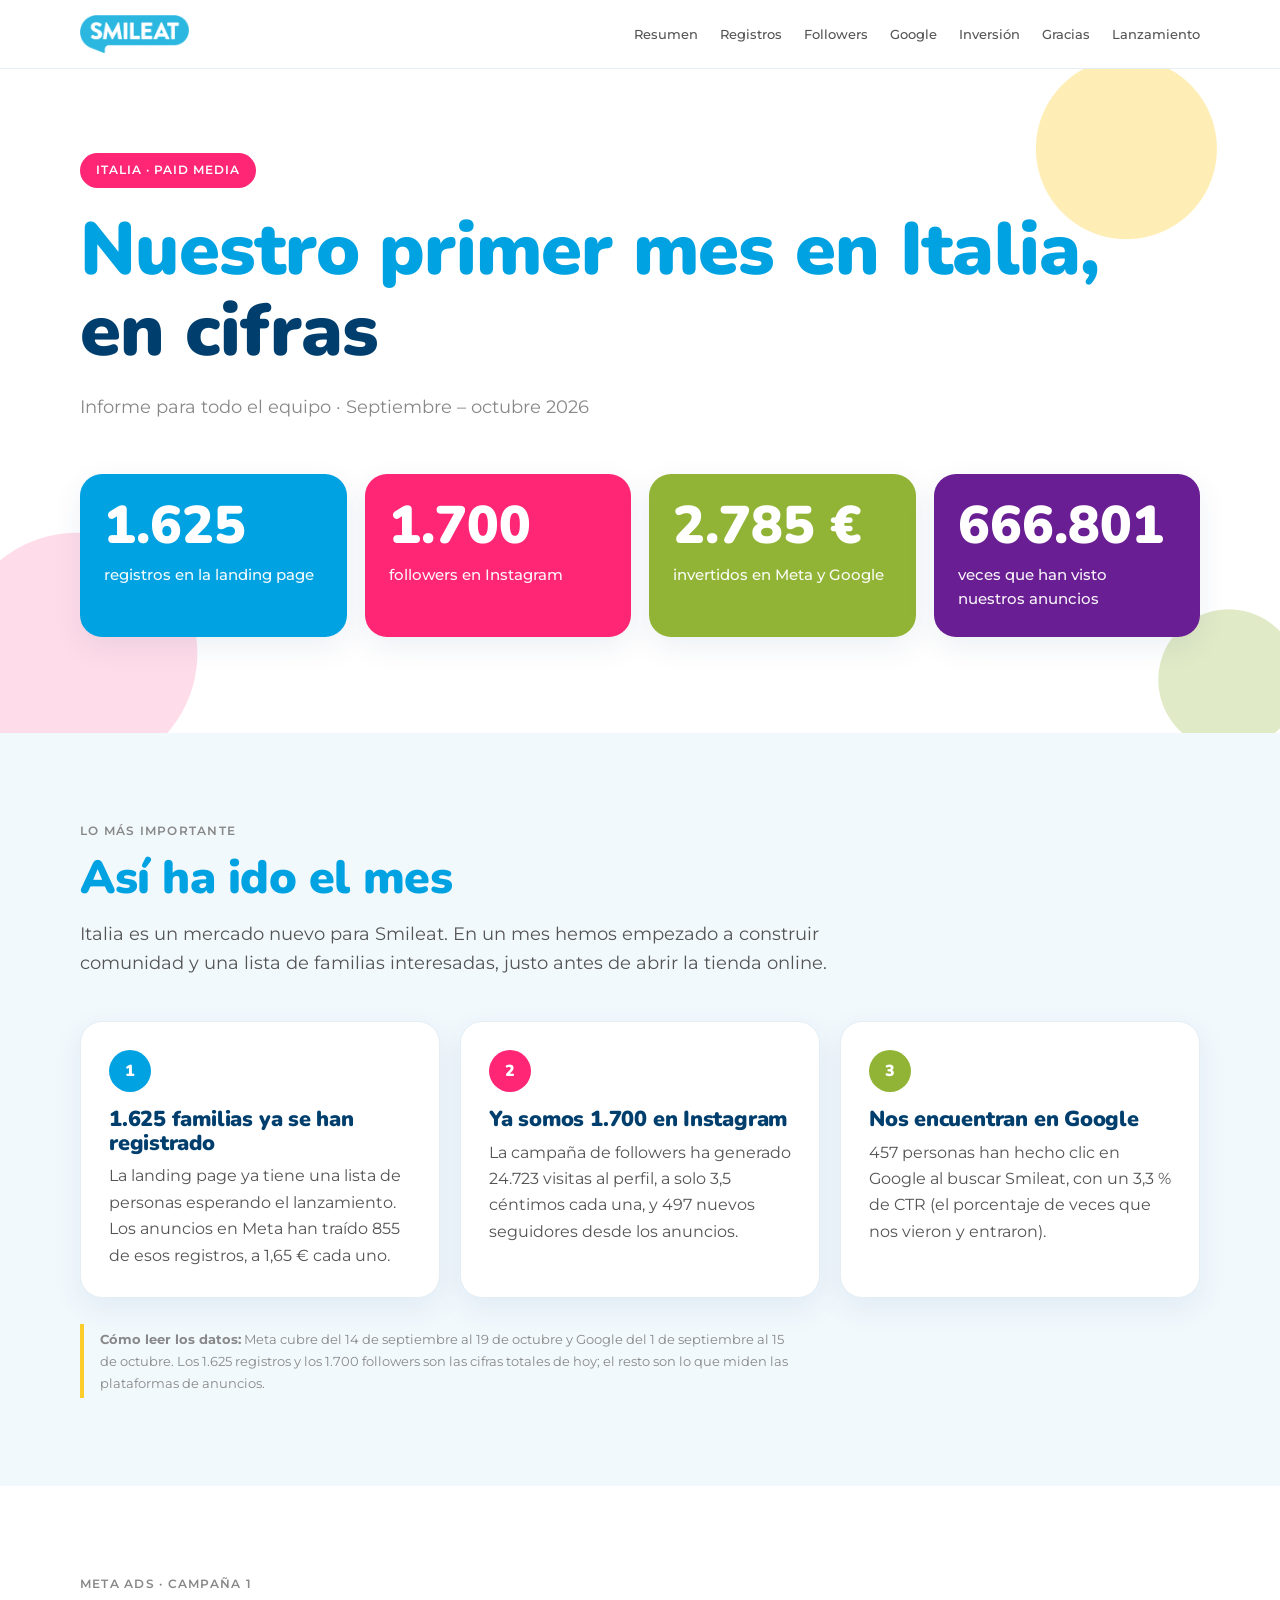
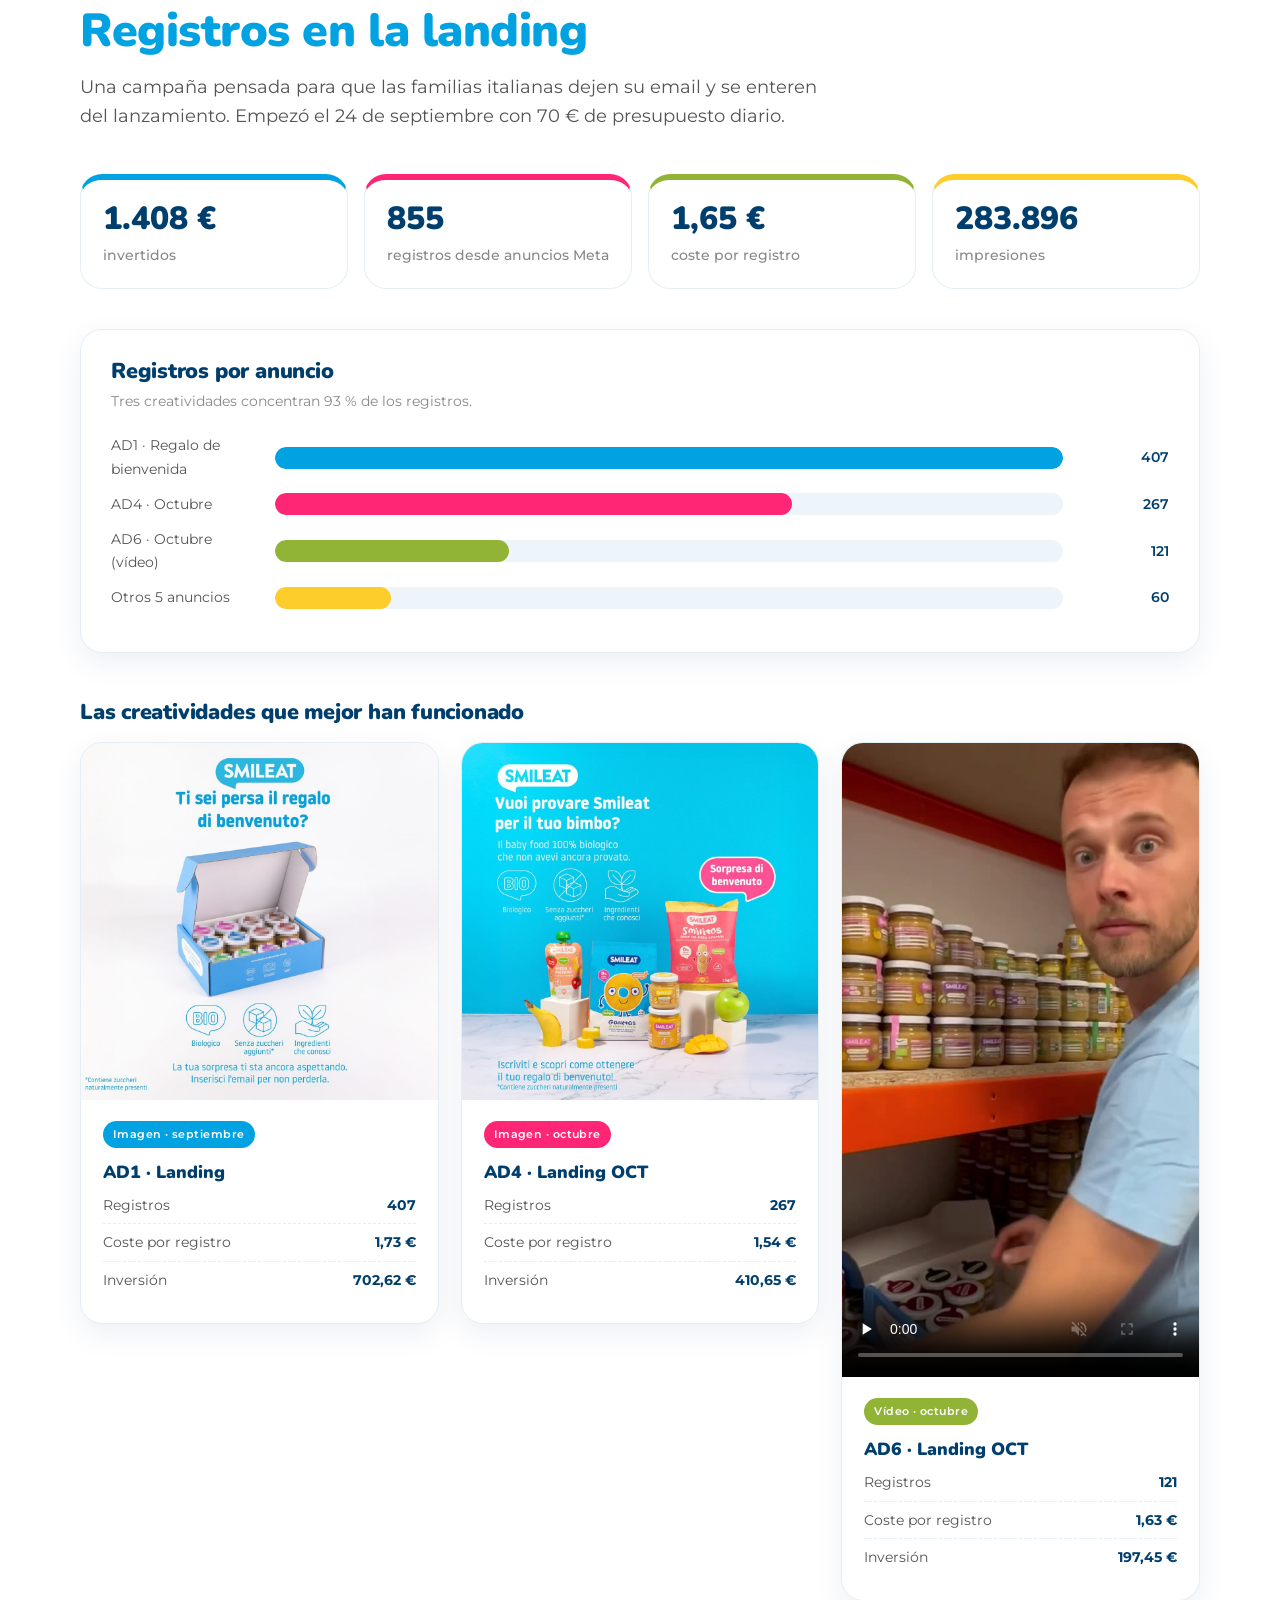
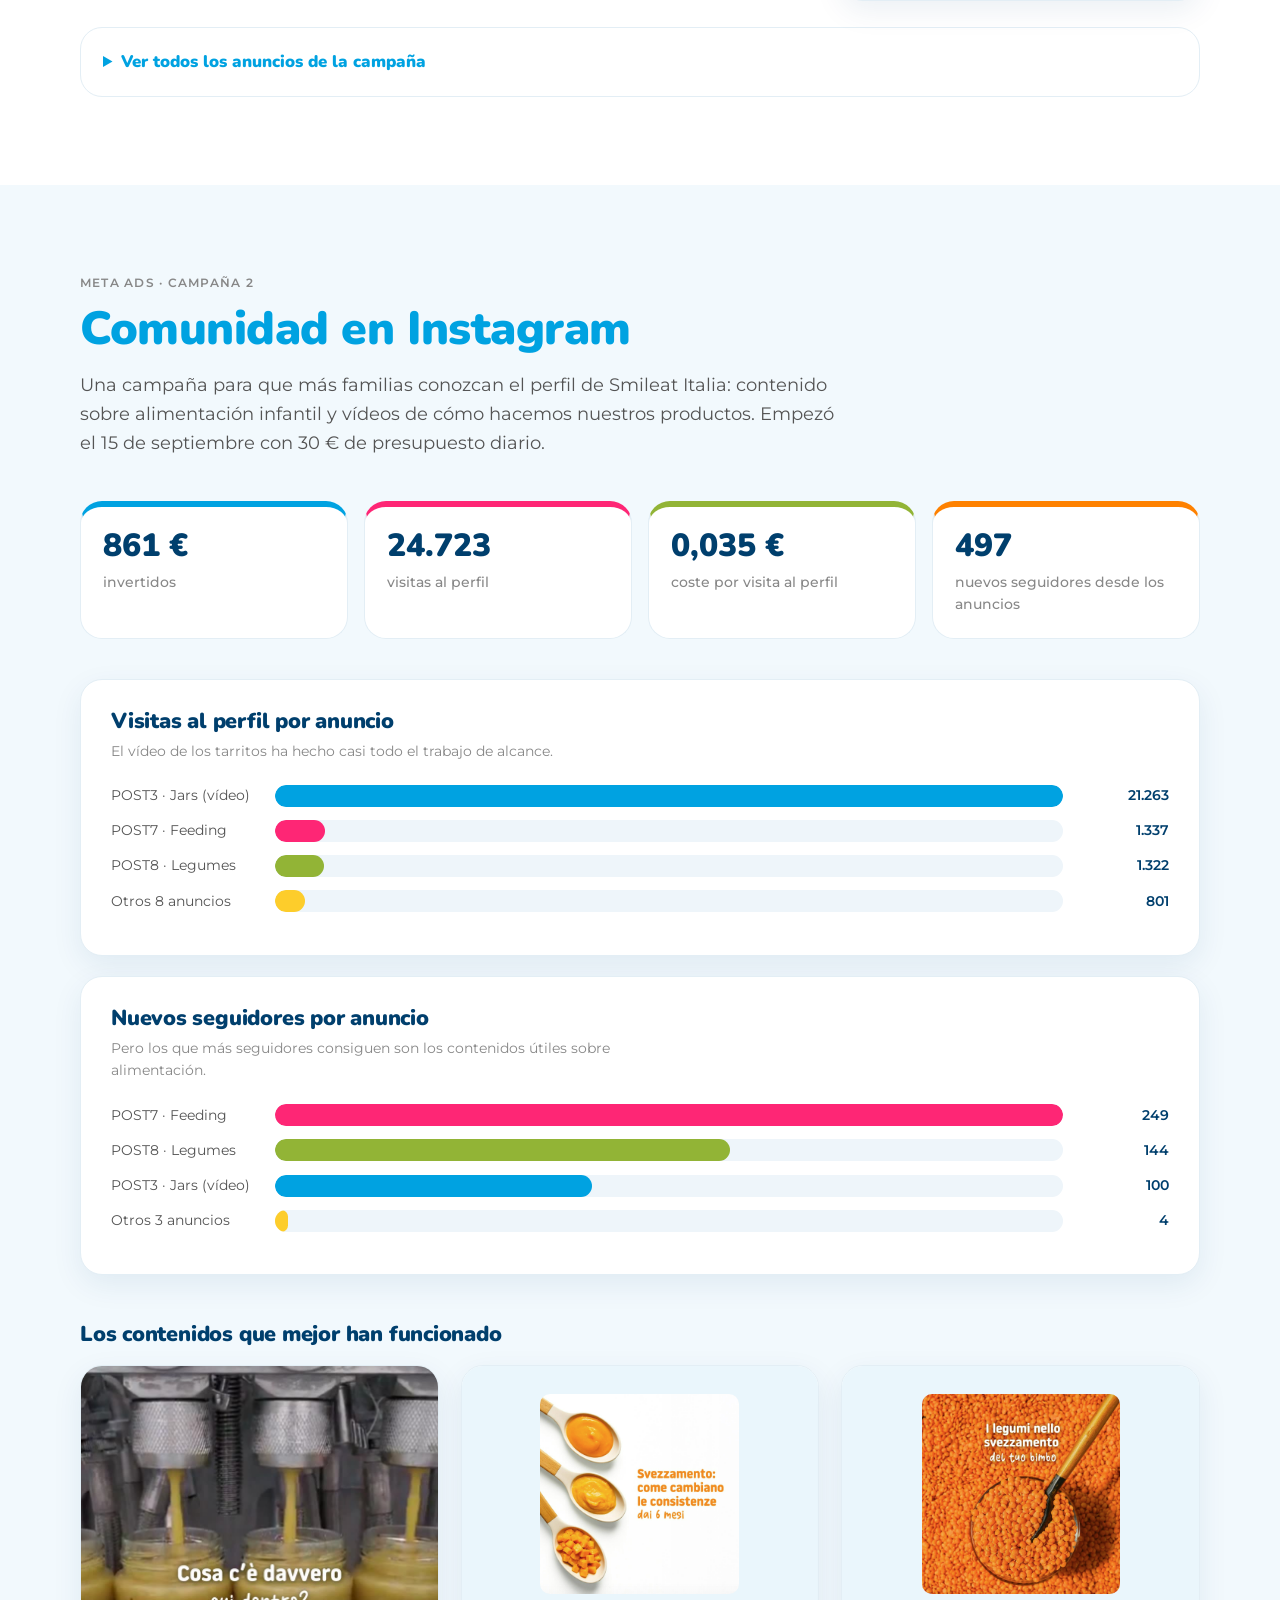
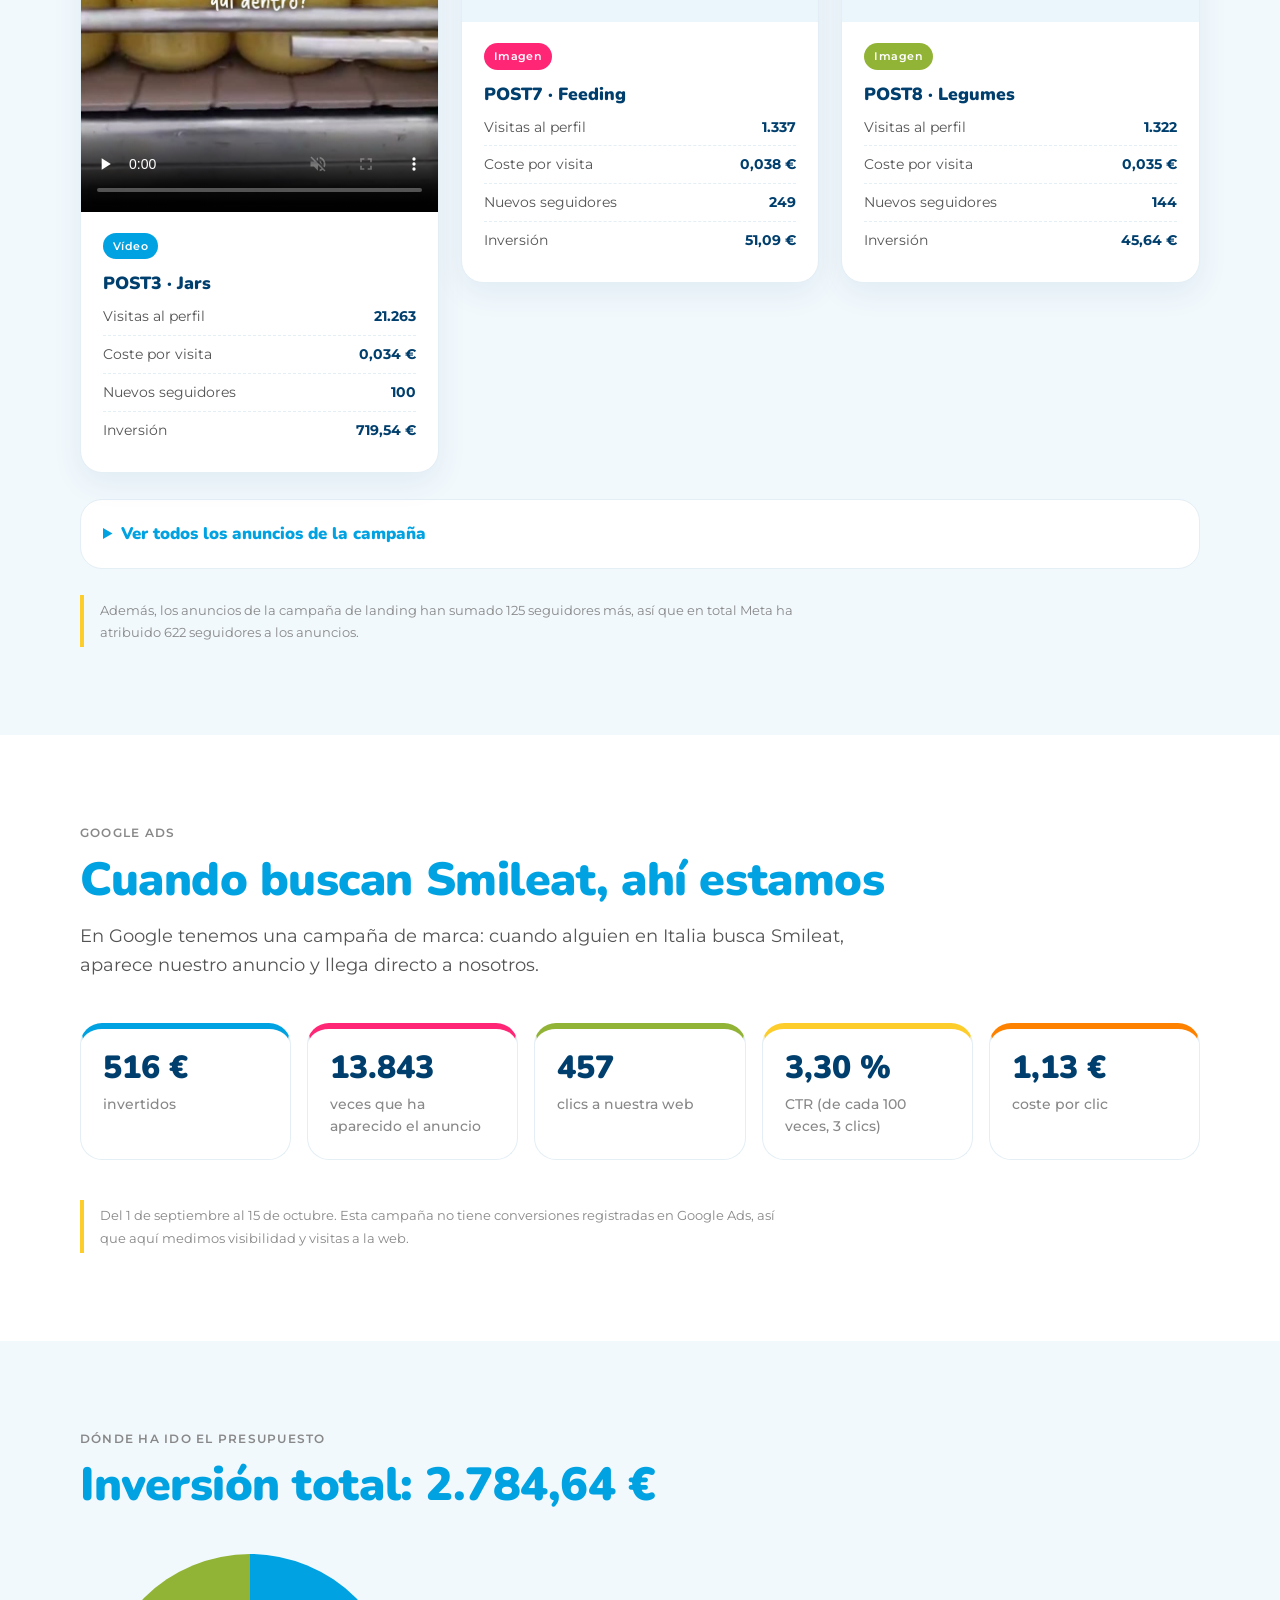
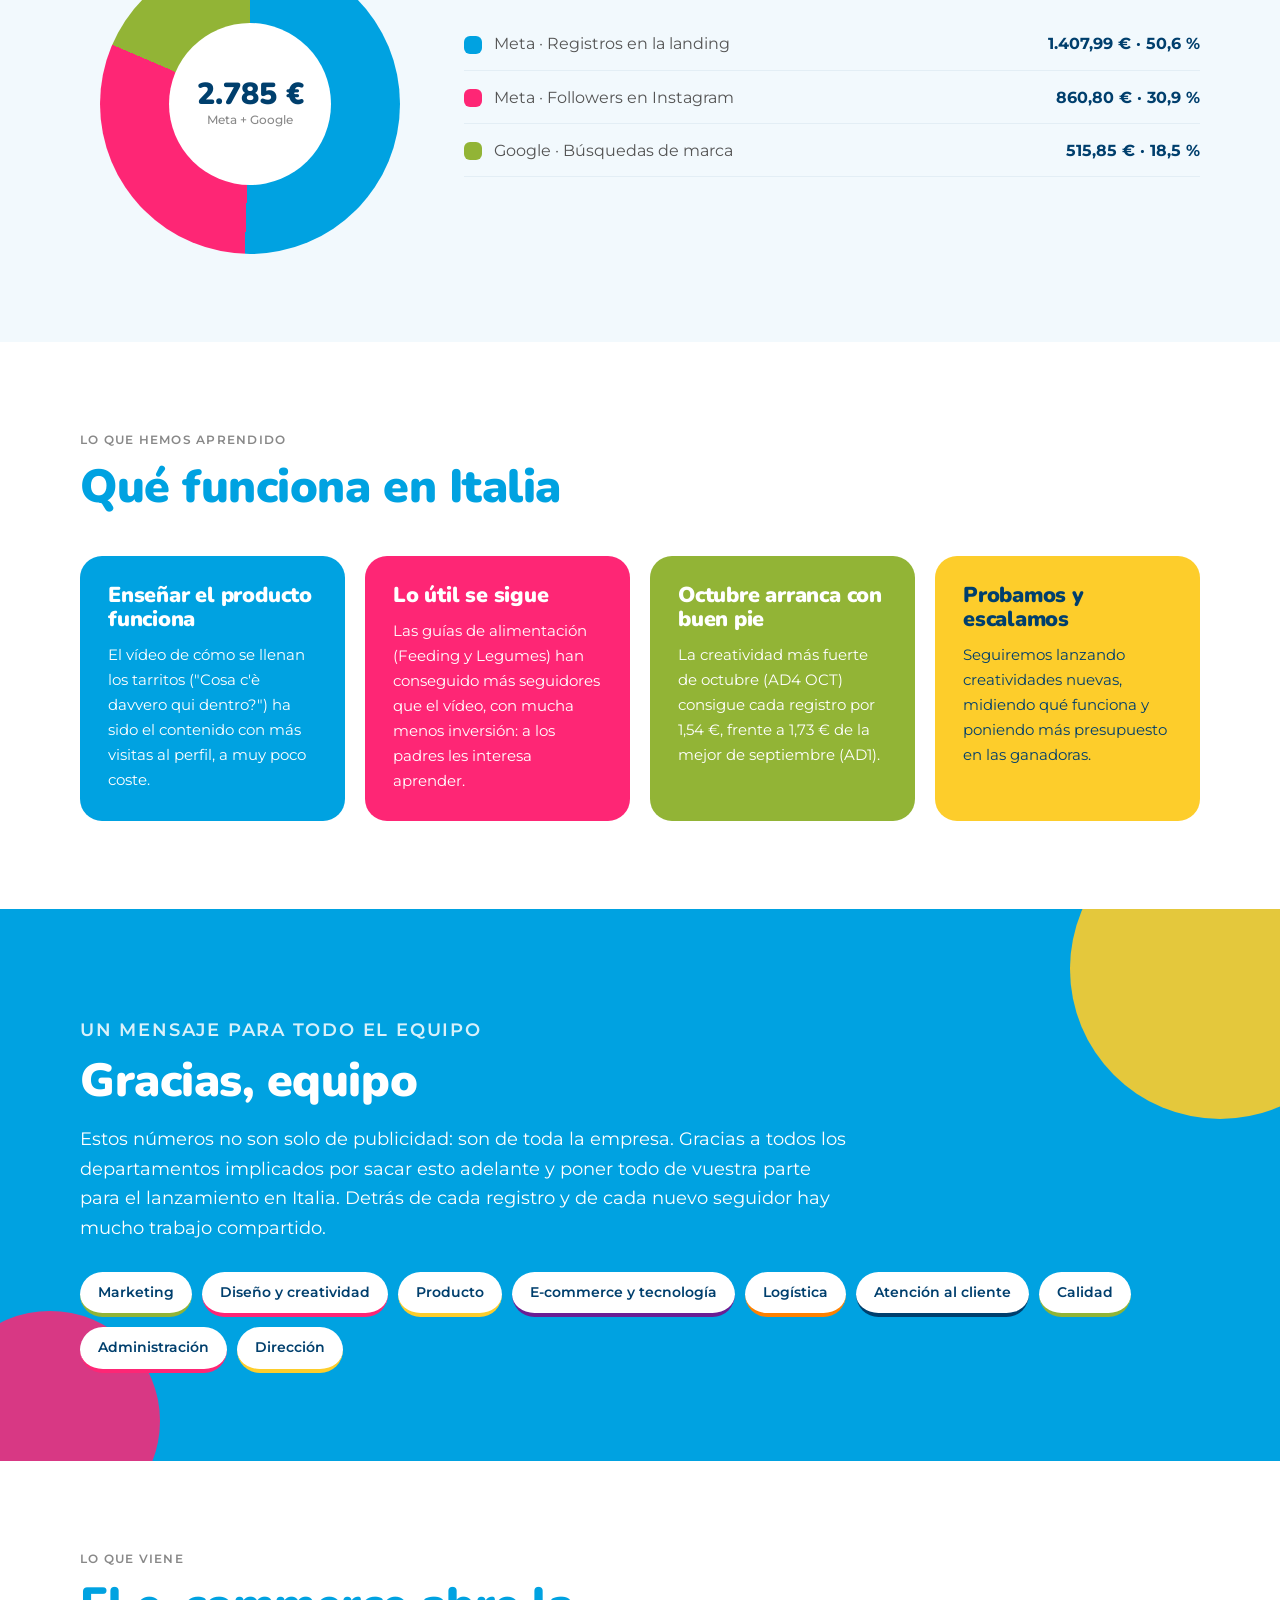
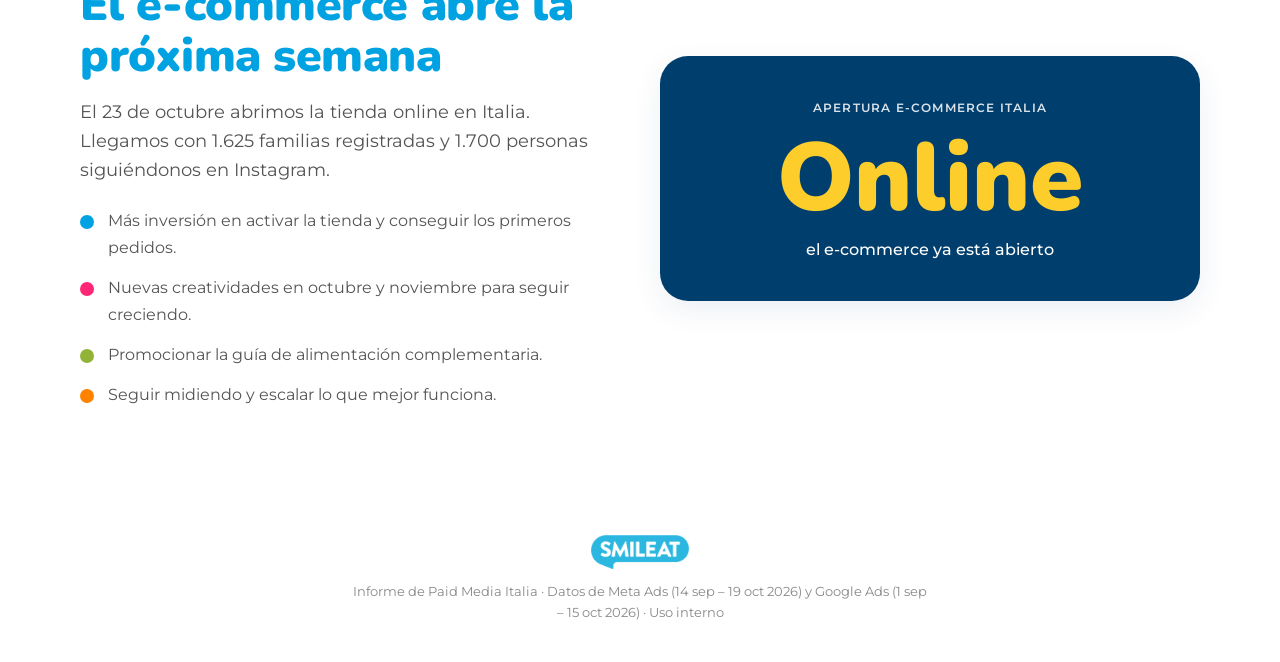
==== index-es.html @ a31a0c2b "Add files via upload" ====
<!doctype html>
<html lang="es">
<head>
<meta charset="utf-8">
<meta name="viewport" content="width=device-width, initial-scale=1">
<title>Smileat Italia · Informe Paid Media</title>
<meta name="description" content="Resultados del primer mes de Paid Media de Smileat en Italia: registros en la landing, comunidad en Instagram y búsquedas en Google.">
<meta name="robots" content="noindex, nofollow">
<link rel="icon" type="image/png" href="assets/img/logo-smileat.png">
<link rel="preconnect" href="https://fonts.googleapis.com">
<link rel="preconnect" href="https://fonts.gstatic.com" crossorigin>
<link href="https://fonts.googleapis.com/css2?family=Montserrat:wght@400;500;600&family=Nunito:wght@900&display=swap" rel="stylesheet">
<link rel="stylesheet" href="css/styles.css">
</head>
<body>

<header class="nav">
  <div class="wrap">
    <a href="#inicio"><img src="assets/img/logo-smileat.png" alt="Smileat"></a>
    <ul>
      <li><a href="#resumen">Resumen</a></li>
      <li><a href="#landing">Registros</a></li>
      <li><a href="#followers">Followers</a></li>
      <li><a href="#google">Google</a></li>
      <li><a href="#inversion">Inversión</a></li>
      <li><a href="#gracias">Gracias</a></li>
      <li><a href="#lanzamiento">Lanzamiento</a></li>
    </ul>
  </div>
</header>

<!-- ===== HERO ===== -->
<section class="hero" id="inicio">
  <div class="wrap">
    <span class="etiqueta">Italia · Paid Media</span>
    <h1>Nuestro primer mes en Italia, <span>en cifras</span></h1>
    <p class="sub">Informe para todo el equipo · Septiembre – octubre 2026</p>
    <div class="hero-kpis">
      <div class="kpi c-azul"><b>1.625</b><span>registros en la landing page</span></div>
      <div class="kpi c-rosa"><b>1.700</b><span>followers en Instagram</span></div>
      <div class="kpi c-verde"><b>2.785 €</b><span>invertidos en Meta y Google</span></div>
      <div class="kpi c-morado"><b>666.801</b><span>veces que han visto nuestros anuncios</span></div>
    </div>
  </div>
</section>

<!-- ===== RESUMEN ===== -->
<section id="resumen" class="alt">
  <div class="wrap">
    <div class="cabecera">
      <p class="kicker">Lo más importante</p>
      <h2>Así ha ido el mes</h2>
      <p class="lead">Italia es un mercado nuevo para Smileat. En un mes hemos empezado a construir comunidad y una lista de familias interesadas, justo antes de abrir la tienda online.</p>
    </div>
    <div class="resumen">
      <article class="punto">
        <div class="num c-azul">1</div>
        <h3>1.625 familias ya se han registrado</h3>
        <p>La landing page ya tiene una lista de personas esperando el lanzamiento. Los anuncios en Meta han traído 855 de esos registros, a 1,65 € cada uno.</p>
      </article>
      <article class="punto">
        <div class="num c-rosa">2</div>
        <h3>Ya somos 1.700 en Instagram</h3>
        <p>La campaña de followers ha generado 24.723 visitas al perfil, a solo 3,5 céntimos cada una, y 497 nuevos seguidores desde los anuncios.</p>
      </article>
      <article class="punto">
        <div class="num c-verde">3</div>
        <h3>Nos encuentran en Google</h3>
        <p>457 personas han hecho clic en Google al buscar Smileat, con un 3,3 % de CTR (el porcentaje de veces que nos vieron y entraron).</p>
      </article>
    </div>
    <p class="leer"><b>Cómo leer los datos:</b> Meta cubre del 14 de septiembre al 19 de octubre y Google del 1 de septiembre al 15 de octubre. Los 1.625 registros y los 1.700 followers son las cifras totales de hoy; el resto son lo que miden las plataformas de anuncios.</p>
  </div>
</section>

<!-- ===== LANDING ===== -->
<section id="landing">
  <div class="wrap">
    <div class="cabecera">
      <p class="kicker">Meta Ads · Campaña 1</p>
      <h2>Registros en la landing</h2>
      <p class="lead">Una campaña pensada para que las familias italianas dejen su email y se enteren del lanzamiento. Empezó el 24 de septiembre con 70 € de presupuesto diario.</p>
    </div>

    <div class="metricas">
      <div class="metrica"><b>1.408 €</b><span>invertidos</span></div>
      <div class="metrica m-rosa"><b>855</b><span>registros desde anuncios Meta</span></div>
      <div class="metrica m-verde"><b>1,65 €</b><span>coste por registro</span></div>
      <div class="metrica m-amarillo"><b>283.896</b><span>impresiones</span></div>
    </div>

    <div class="panel reveal">
      <h3>Registros por anuncio</h3>
      <p class="nota">Tres creatividades concentran 93 % de los registros.</p>
      <div class="barra"><span>AD1 · Regalo de bienvenida</span><div class="pista"><div class="relleno c-azul" style="--w:100%"></div></div><span class="valor">407</span></div>
      <div class="barra"><span>AD4 · Octubre</span><div class="pista"><div class="relleno c-rosa" style="--w:65.6%"></div></div><span class="valor">267</span></div>
      <div class="barra"><span>AD6 · Octubre (vídeo)</span><div class="pista"><div class="relleno c-verde" style="--w:29.7%"></div></div><span class="valor">121</span></div>
      <div class="barra"><span>Otros 5 anuncios</span><div class="pista"><div class="relleno c-amarillo" style="--w:14.7%"></div></div><span class="valor">60</span></div>
    </div>

    <h3 style="margin:48px 0 18px;color:var(--azul-oscuro)">Las creatividades que mejor han funcionado</h3>
    <div class="creas">
      <article class="crea">
        <div class="media"><img src="assets/creatividades/ad1-landing.jpg" alt="Anuncio AD1 Landing"></div>
        <div class="info">
          <span class="pastilla c-azul">Imagen · septiembre</span>
          <p class="nombre">AD1 · Landing</p>
          <div class="dato"><span>Registros</span><b>407</b></div>
          <div class="dato"><span>Coste por registro</span><b>1,73 €</b></div>
          <div class="dato"><span>Inversión</span><b>702,62 €</b></div>
        </div>
      </article>
      <article class="crea">
        <div class="media"><img src="assets/creatividades/ad4-landing-oct.jpg" alt="Anuncio AD4 Landing octubre"></div>
        <div class="info">
          <span class="pastilla c-rosa">Imagen · octubre</span>
          <p class="nombre">AD4 · Landing OCT</p>
          <div class="dato"><span>Registros</span><b>267</b></div>
          <div class="dato"><span>Coste por registro</span><b>1,54 €</b></div>
          <div class="dato"><span>Inversión</span><b>410,65 €</b></div>
        </div>
      </article>
      <article class="crea">
        <div class="media"><video controls muted playsinline preload="none" poster="assets/creatividades/ad6-landing-oct-poster.jpg"><source src="assets/creatividades/ad6-landing-oct.mp4" type="video/mp4"></video></div>
        <div class="info">
          <span class="pastilla c-verde">Vídeo · octubre</span>
          <p class="nombre">AD6 · Landing OCT</p>
          <div class="dato"><span>Registros</span><b>121</b></div>
          <div class="dato"><span>Coste por registro</span><b>1,63 €</b></div>
          <div class="dato"><span>Inversión</span><b>197,45 €</b></div>
        </div>
      </article>
    </div>

    <details>
      <summary>Ver todos los anuncios de la campaña</summary>
      <div class="tabla-wrap">
        <table>
          <thead><tr><th>Anuncio</th><th>Inversión</th><th>Registros</th><th>Coste/registro</th></tr></thead>
          <tbody>
            <tr><td>AD1-Landing</td><td>702,62 €</td><td>407</td><td>1,73 €</td></tr>
            <tr><td>AD2-Landing</td><td>33,85 €</td><td>27</td><td>1,25 €</td></tr>
            <tr><td>AD3-Landing</td><td>42,37 €</td><td>24</td><td>1,77 €</td></tr>
            <tr><td>AD4-Landing</td><td>11,23 €</td><td>7</td><td>1,60 €</td></tr>
            <tr><td>AD4-Landing-OCT</td><td>410,65 €</td><td>267</td><td>1,54 €</td></tr>
            <tr><td>AD5-Landing-OCT</td><td>0,94 €</td><td>1</td><td>0,94 €</td></tr>
            <tr><td>AD6-Landing-OCT</td><td>197,45 €</td><td>121</td><td>1,63 €</td></tr>
            <tr><td>AD7-Landing-OCT</td><td>8,88 €</td><td>1</td><td>8,88 €</td></tr>
            <tr><td>AD8-Landing-OCT</td><td>0,00 €</td><td>–</td><td>–</td></tr>
            <tr><td><b>Total</b></td><td><b>1.407,99 €</b></td><td><b>855</b></td><td><b>1,65 €</b></td></tr>
          </tbody>
        </table>
      </div>
    </details>
  </div>
</section>

<!-- ===== FOLLOWERS ===== -->
<section id="followers" class="alt">
  <div class="wrap">
    <div class="cabecera">
      <p class="kicker">Meta Ads · Campaña 2</p>
      <h2>Comunidad en Instagram</h2>
      <p class="lead">Una campaña para que más familias conozcan el perfil de Smileat Italia: contenido sobre alimentación infantil y vídeos de cómo hacemos nuestros productos. Empezó el 15 de septiembre con 30 € de presupuesto diario.</p>
    </div>

    <div class="metricas">
      <div class="metrica"><b>861 €</b><span>invertidos</span></div>
      <div class="metrica m-rosa"><b>24.723</b><span>visitas al perfil</span></div>
      <div class="metrica m-verde"><b>0,035 €</b><span>coste por visita al perfil</span></div>
      <div class="metrica m-naranja"><b>497</b><span>nuevos seguidores desde los anuncios</span></div>
    </div>

    <div class="panel reveal">
      <h3>Visitas al perfil por anuncio</h3>
      <p class="nota">El vídeo de los tarritos ha hecho casi todo el trabajo de alcance.</p>
      <div class="barra"><span>POST3 · Jars (vídeo)</span><div class="pista"><div class="relleno c-azul" style="--w:100%"></div></div><span class="valor">21.263</span></div>
      <div class="barra"><span>POST7 · Feeding</span><div class="pista"><div class="relleno c-rosa" style="--w:6.3%"></div></div><span class="valor">1.337</span></div>
      <div class="barra"><span>POST8 · Legumes</span><div class="pista"><div class="relleno c-verde" style="--w:6.2%"></div></div><span class="valor">1.322</span></div>
      <div class="barra"><span>Otros 8 anuncios</span><div class="pista"><div class="relleno c-amarillo" style="--w:3.8%"></div></div><span class="valor">801</span></div>
    </div>

    <div class="panel reveal" style="margin-top:20px">
      <h3>Nuevos seguidores por anuncio</h3>
      <p class="nota">Pero los que más seguidores consiguen son los contenidos útiles sobre alimentación.</p>
      <div class="barra"><span>POST7 · Feeding</span><div class="pista"><div class="relleno c-rosa" style="--w:100%"></div></div><span class="valor">249</span></div>
      <div class="barra"><span>POST8 · Legumes</span><div class="pista"><div class="relleno c-verde" style="--w:57.8%"></div></div><span class="valor">144</span></div>
      <div class="barra"><span>POST3 · Jars (vídeo)</span><div class="pista"><div class="relleno c-azul" style="--w:40.2%"></div></div><span class="valor">100</span></div>
      <div class="barra"><span>Otros 3 anuncios</span><div class="pista"><div class="relleno c-amarillo" style="--w:1.6%"></div></div><span class="valor">4</span></div>
    </div>

    <h3 style="margin:48px 0 18px;color:var(--azul-oscuro)">Los contenidos que mejor han funcionado</h3>
    <div class="creas">
      <article class="crea">
        <div class="media"><video controls muted playsinline preload="none" poster="assets/creatividades/post3-jars-poster.jpg"><source src="assets/creatividades/post3-jars.mp4" type="video/mp4"></video></div>
        <div class="info">
          <span class="pastilla c-azul">Vídeo</span>
          <p class="nombre">POST3 · Jars</p>
          <div class="dato"><span>Visitas al perfil</span><b>21.263</b></div>
          <div class="dato"><span>Coste por visita</span><b>0,034 €</b></div>
          <div class="dato"><span>Nuevos seguidores</span><b>100</b></div>
          <div class="dato"><span>Inversión</span><b>719,54 €</b></div>
        </div>
      </article>
      <article class="crea">
        <div class="media chico"><img src="assets/creatividades/post7-feeding.png" alt="Post 7 Feeding: Svezzamento, come cambiano le consistenze" width="199" height="200"></div>
        <div class="info">
          <span class="pastilla c-rosa">Imagen</span>
          <p class="nombre">POST7 · Feeding</p>
          <div class="dato"><span>Visitas al perfil</span><b>1.337</b></div>
          <div class="dato"><span>Coste por visita</span><b>0,038 €</b></div>
          <div class="dato"><span>Nuevos seguidores</span><b>249</b></div>
          <div class="dato"><span>Inversión</span><b>51,09 €</b></div>
        </div>
      </article>
      <article class="crea">
        <div class="media chico"><img src="assets/creatividades/post8-legumes.png" alt="Post 8 Legumes: I legumi nello svezzamento del tuo bimbo" width="198" height="200"></div>
        <div class="info">
          <span class="pastilla c-verde">Imagen</span>
          <p class="nombre">POST8 · Legumes</p>
          <div class="dato"><span>Visitas al perfil</span><b>1.322</b></div>
          <div class="dato"><span>Coste por visita</span><b>0,035 €</b></div>
          <div class="dato"><span>Nuevos seguidores</span><b>144</b></div>
          <div class="dato"><span>Inversión</span><b>45,64 €</b></div>
        </div>
      </article>
    </div>

    <details>
      <summary>Ver todos los anuncios de la campaña</summary>
      <div class="tabla-wrap">
        <table>
          <thead><tr><th>Anuncio</th><th>Inversión</th><th>Visitas al perfil</th><th>Coste/visita</th><th>Seguidores</th></tr></thead>
          <tbody>
            <tr><td>POST1-Parenthood</td><td>0,46 €</td><td>1</td><td>0,460 €</td><td>0</td></tr>
            <tr><td>POST1-Parenthood (duplicado)</td><td>4,50 €</td><td>15</td><td>0,300 €</td><td>1</td></tr>
            <tr><td>POST2-Back_to_school</td><td>37,56 €</td><td>747</td><td>0,050 €</td><td>0</td></tr>
            <tr><td>POST3-Jars</td><td>719,54 €</td><td>21.263</td><td>0,034 €</td><td>100</td></tr>
            <tr><td>POST4-Rice-with-chicken</td><td>1,47 €</td><td>17</td><td>0,086 €</td><td>0</td></tr>
            <tr><td>POST5-Fruit-and-vegetables</td><td>0,32 €</td><td>13</td><td>0,025 €</td><td>1</td></tr>
            <tr><td>POST6-Raising-a-child</td><td>0,00 €</td><td>1</td><td>0,000 €</td><td>0</td></tr>
            <tr><td>POST7-Feeding</td><td>51,09 €</td><td>1.337</td><td>0,038 €</td><td>249</td></tr>
            <tr><td>POST8-Legumes</td><td>45,64 €</td><td>1.322</td><td>0,035 €</td><td>144</td></tr>
            <tr><td>POST9-Sugar</td><td>0,22 €</td><td>6</td><td>0,037 €</td><td>2</td></tr>
            <tr><td>POST10-Reminders</td><td>0,00 €</td><td>1</td><td>0,000 €</td><td>0</td></tr>
            <tr><td><b>Total</b></td><td><b>860,80 €</b></td><td><b>24.723</b></td><td><b>0,035 €</b></td><td><b>497</b></td></tr>
          </tbody>
        </table>
      </div>
    </details>
    <p class="leer">Además, los anuncios de la campaña de landing han sumado 125 seguidores más, así que en total Meta ha atribuido 622 seguidores a los anuncios.</p>
  </div>
</section>

<!-- ===== GOOGLE ===== -->
<section id="google">
  <div class="wrap">
    <div class="cabecera">
      <p class="kicker">Google Ads</p>
      <h2>Cuando buscan Smileat, ahí estamos</h2>
      <p class="lead">En Google tenemos una campaña de marca: cuando alguien en Italia busca Smileat, aparece nuestro anuncio y llega directo a nosotros.</p>
    </div>
    <div class="metricas">
      <div class="metrica"><b>516 €</b><span>invertidos</span></div>
      <div class="metrica m-rosa"><b>13.843</b><span>veces que ha aparecido el anuncio</span></div>
      <div class="metrica m-verde"><b>457</b><span>clics a nuestra web</span></div>
      <div class="metrica m-amarillo"><b>3,30 %</b><span>CTR (de cada 100 veces, 3 clics)</span></div>
      <div class="metrica m-naranja"><b>1,13 €</b><span>coste por clic</span></div>
    </div>
    <p class="leer">Del 1 de septiembre al 15 de octubre. Esta campaña no tiene conversiones registradas en Google Ads, así que aquí medimos visibilidad y visitas a la web.</p>
  </div>
</section>

<!-- ===== INVERSIÓN ===== -->
<section id="inversion" class="alt">
  <div class="wrap">
    <div class="cabecera">
      <p class="kicker">Dónde ha ido el presupuesto</p>
      <h2>Inversión total: 2.784,64 €</h2>
    </div>
    <div class="inversion">
      <div class="donut" role="img" aria-label="Reparto de inversión: Meta registros 50,6 %, Meta followers 30,9 %, Google 18,5 %">
        <div><b>2.785 €</b><small>Meta + Google</small></div>
      </div>
      <ul class="leyenda">
        <li><i class="c-azul"></i><span>Meta · Registros en la landing</span><b>1.407,99 € · 50,6 %</b></li>
        <li><i class="c-rosa"></i><span>Meta · Followers en Instagram</span><b>860,80 € · 30,9 %</b></li>
        <li><i class="c-verde"></i><span>Google · Búsquedas de marca</span><b>515,85 € · 18,5 %</b></li>
      </ul>
    </div>
  </div>
</section>

<!-- ===== APRENDIZAJES ===== -->
<section id="aprendizajes">
  <div class="wrap">
    <div class="cabecera">
      <p class="kicker">Lo que hemos aprendido</p>
      <h2>Qué funciona en Italia</h2>
    </div>
    <div class="aprendizajes">
      <article class="apr c-azul"><h3>Enseñar el producto funciona</h3><p>El vídeo de cómo se llenan los tarritos ("Cosa c'è davvero qui dentro?") ha sido el contenido con más visitas al perfil, a muy poco coste.</p></article>
      <article class="apr c-rosa"><h3>Lo útil se sigue</h3><p>Las guías de alimentación (Feeding y Legumes) han conseguido más seguidores que el vídeo, con mucha menos inversión: a los padres les interesa aprender.</p></article>
      <article class="apr c-verde"><h3>Octubre arranca con buen pie</h3><p>La creatividad más fuerte de octubre (AD4 OCT) consigue cada registro por 1,54 €, frente a 1,73 € de la mejor de septiembre (AD1).</p></article>
      <article class="apr c-amarillo"><h3>Probamos y escalamos</h3><p>Seguiremos lanzando creatividades nuevas, midiendo qué funciona y poniendo más presupuesto en las ganadoras.</p></article>
    </div>
  </div>
</section>

<!-- ===== GRACIAS ===== -->
<section class="gracias" id="gracias">
  <div class="wrap">
    <p class="kicker" style="color:#fff;opacity:.85">Un mensaje para todo el equipo</p>
    <h2>Gracias, equipo</h2>
    <p>Estos números no son solo de publicidad: son de toda la empresa. Gracias a todos los departamentos implicados por sacar esto adelante y poner todo de vuestra parte para el lanzamiento en Italia. Detrás de cada registro y de cada nuevo seguidor hay mucho trabajo compartido.</p>
    <!-- Editar: lista de departamentos que han participado -->
    <div class="chips">
      <span class="chip">Marketing</span>
      <span class="chip">Diseño y creatividad</span>
      <span class="chip">Producto</span>
      <span class="chip">E-commerce y tecnología</span>
      <span class="chip">Logística</span>
      <span class="chip">Atención al cliente</span>
      <span class="chip">Calidad</span>
      <span class="chip">Administración</span>
      <span class="chip">Dirección</span>
    </div>
  </div>
</section>

<!-- ===== LANZAMIENTO ===== -->
<section id="lanzamiento">
  <div class="wrap lanzamiento">
    <div>
      <p class="kicker">Lo que viene</p>
      <h2>El e-commerce abre la próxima semana</h2>
      <p class="lead">El 23 de octubre abrimos la tienda online en Italia. Llegamos con 1.625 familias registradas y 1.700 personas siguiéndonos en Instagram.</p>
      <ul class="pasos">
        <li><i class="c-azul"></i><span>Más inversión en activar la tienda y conseguir los primeros pedidos.</span></li>
        <li><i class="c-rosa"></i><span>Nuevas creatividades en octubre y noviembre para seguir creciendo.</span></li>
        <li><i class="c-verde"></i><span>Promocionar la guía de alimentación complementaria.</span></li>
        <li><i class="c-naranja"></i><span>Seguir midiendo y escalar lo que mejor funciona.</span></li>
      </ul>
    </div>
    <div class="cuenta" id="cuenta">
      <small>Apertura e-commerce Italia</small>
      <b id="dias">–</b>
      <span id="texto-dias">23 de octubre de 2026</span>
    </div>
  </div>
</section>

<footer>
  <img src="assets/img/logo-smileat.png" alt="Smileat">
  <p style="margin:0 auto">Informe de Paid Media Italia · Datos de Meta Ads (14 sep – 19 oct 2026) y Google Ads (1 sep – 15 oct 2026) · Uso interno</p>
</footer>

<script>
// Barras animadas al entrar en pantalla
(function(){
  var els=document.querySelectorAll('.reveal');
  if(!('IntersectionObserver' in window)){els.forEach(function(e){e.classList.add('visible')});return;}
  var io=new IntersectionObserver(function(es){es.forEach(function(e){if(e.isIntersecting){e.target.classList.add('visible');io.unobserve(e.target)}})},{threshold:.25});
  els.forEach(function(e){io.observe(e)});
})();
// Cuenta atrás al lanzamiento
(function(){
  var d=document.getElementById('dias'),t=document.getElementById('texto-dias');
  var hoy=new Date();hoy.setHours(0,0,0,0);
  var dia=new Date(2026,9,23);
  var n=Math.round((dia-hoy)/86400000);
  if(n>1){d.textContent=n;t.textContent='días para el 23 de octubre'}
  else if(n===1){d.textContent='1';t.textContent='día para el 23 de octubre'}
  else if(n===0){d.textContent='Hoy';t.textContent='abrimos el e-commerce'}
  else{d.textContent='Online';t.textContent='el e-commerce ya está abierto'}
})();
</script>
</body>
</html>
---- css/styles.css ----
/* ===== Smileat · Informe Italia Paid Media ===== */
:root{
  --gris-medio:#888888;
  --gris-oscuro:#545454;
  --azul:#00a2e1;
  --verde:#92b436;
  --rosa:#fe2675;
  --amarillo:#fdcd2b;
  --morado:#6a1e93;
  --naranja:#fe8100;
  --azul-oscuro:#003f6d;
  --blanco:#ffffff;
  --fondo:#ffffff;
  --fondo-suave:#f2f9fd;
  --tarjeta:#ffffff;
  --linea:#e3eef5;
  --radio:22px;
  --sombra:0 10px 30px rgba(0,63,109,.08);
  --f-titulo:'Nunito',system-ui,sans-serif;
  --f-texto:'Montserrat',system-ui,sans-serif;
}
*{box-sizing:border-box;margin:0;padding:0}
html{scroll-behavior:smooth;scroll-padding-top:84px}
body{
  font-family:var(--f-texto);font-weight:400;color:var(--gris-oscuro);
  background:var(--fondo);line-height:1.65;font-size:16px;-webkit-font-smoothing:antialiased;
}
img,video{max-width:100%;display:block}
h1,h2,h3,h4{font-family:var(--f-titulo);font-weight:900;color:var(--azul);line-height:1.1;letter-spacing:-.01em}
h1{font-size:clamp(2.4rem,6.5vw,4.6rem)}
h2{font-size:clamp(1.9rem,4.2vw,2.9rem)}
h3{font-size:1.35rem}
p{max-width:64ch}
a{color:var(--azul)}
.wrap{width:min(1120px,100% - 40px);margin-inline:auto}
section{padding:88px 0}
.alt{background:var(--fondo-suave)}

/* ---- Navegación ---- */
.nav{position:sticky;top:0;z-index:50;background:rgba(255,255,255,.92);backdrop-filter:blur(10px);border-bottom:1px solid var(--linea)}
.nav .wrap{display:flex;align-items:center;justify-content:space-between;height:68px;gap:16px}
.nav img{height:38px;width:auto}
.nav ul{display:flex;gap:22px;list-style:none;overflow-x:auto;scrollbar-width:none}
.nav ul::-webkit-scrollbar{display:none}
.nav a{font-size:.8rem;font-weight:500;color:var(--gris-oscuro);text-decoration:none;white-space:nowrap}
.nav a:hover{color:var(--azul)}
@media(max-width:760px){.nav ul{display:none}}

/* ---- Hero ---- */
.hero{position:relative;overflow:hidden;padding:84px 0 96px;background:
  radial-gradient(circle at 88% 12%,rgba(253,205,43,.35) 0 90px,transparent 91px),
  radial-gradient(circle at 6% 88%,rgba(254,38,117,.16) 0 120px,transparent 121px),
  radial-gradient(circle at 96% 92%,rgba(146,180,54,.28) 0 70px,transparent 71px),
  #fff}
.etiqueta{display:inline-block;font-weight:600;font-size:.78rem;letter-spacing:.08em;text-transform:uppercase;color:var(--blanco);background:var(--rosa);padding:7px 16px;border-radius:999px;margin-bottom:22px}
.hero h1 span{color:var(--azul-oscuro)}
.hero .sub{font-size:1.15rem;color:var(--gris-medio);margin-top:20px}
.hero-kpis{display:grid;grid-template-columns:repeat(auto-fit,minmax(220px,1fr));gap:18px;margin-top:52px}
.kpi{border-radius:var(--radio);padding:26px 24px;color:var(--blanco);box-shadow:var(--sombra)}
.kpi b{display:block;font-family:var(--f-titulo);font-weight:900;font-size:clamp(2.3rem,5vw,3.3rem);line-height:1}
.kpi span{display:block;margin-top:10px;font-weight:500;font-size:.92rem;opacity:.95}
.c-azul{background:var(--azul)}.c-rosa{background:var(--rosa)}.c-verde{background:var(--verde)}
.c-morado{background:var(--morado)}.c-naranja{background:var(--naranja)}.c-oscuro{background:var(--azul-oscuro)}
.c-amarillo{background:var(--amarillo);color:var(--azul-oscuro)}

/* ---- Cabeceras de sección ---- */
.kicker{font-weight:600;font-size:.78rem;letter-spacing:.1em;text-transform:uppercase;color:var(--gris-medio);margin-bottom:10px}
.lead{font-size:1.1rem;margin-top:16px;color:var(--gris-oscuro)}
.cabecera{margin-bottom:44px}

/* ---- Resumen ---- */
.resumen{display:grid;grid-template-columns:repeat(auto-fit,minmax(260px,1fr));gap:20px}
.punto{background:var(--tarjeta);border:1px solid var(--linea);border-radius:var(--radio);padding:28px;box-shadow:var(--sombra)}
.punto .num{display:grid;place-items:center;width:42px;height:42px;border-radius:50%;font-family:var(--f-titulo);font-weight:900;color:#fff;margin-bottom:16px}
.punto h3{margin-bottom:8px;color:var(--azul-oscuro)}

/* ---- Métricas ---- */
.metricas{display:grid;grid-template-columns:repeat(auto-fit,minmax(190px,1fr));gap:16px;margin-bottom:40px}
.metrica{background:var(--tarjeta);border:1px solid var(--linea);border-radius:var(--radio);padding:22px;border-top:6px solid var(--azul)}
.metrica b{display:block;font-family:var(--f-titulo);font-weight:900;font-size:2rem;color:var(--azul-oscuro);line-height:1.05}
.metrica span{display:block;margin-top:8px;font-size:.85rem;color:var(--gris-medio);font-weight:500}
.m-rosa{border-top-color:var(--rosa)}.m-verde{border-top-color:var(--verde)}.m-amarillo{border-top-color:var(--amarillo)}
.m-naranja{border-top-color:var(--naranja)}.m-morado{border-top-color:var(--morado)}

/* ---- Barras ---- */
.panel{background:var(--tarjeta);border:1px solid var(--linea);border-radius:var(--radio);padding:30px;box-shadow:var(--sombra)}
.panel h3{color:var(--azul-oscuro);margin-bottom:6px}
.panel .nota{font-size:.85rem;color:var(--gris-medio);margin-bottom:22px}
.barra{display:grid;grid-template-columns:150px 1fr 92px;gap:14px;align-items:center;margin:12px 0;font-size:.88rem}
.barra .pista{height:22px;background:#eef5fa;border-radius:999px;overflow:hidden}
.barra .relleno{height:100%;border-radius:999px;width:0;transition:width 1.1s cubic-bezier(.2,.8,.2,1)}
.barra .valor{text-align:right;font-weight:600;color:var(--azul-oscuro)}
.visible .relleno{width:var(--w)}
@media(max-width:620px){.barra{grid-template-columns:1fr 80px}.barra .pista{grid-column:1 / -1;order:3}}

/* ---- Creatividades ---- */
.creas{display:grid;grid-template-columns:repeat(auto-fit,minmax(250px,1fr));gap:22px;margin-top:8px;align-items:start}
.crea{background:var(--tarjeta);border:1px solid var(--linea);border-radius:var(--radio);overflow:hidden;box-shadow:var(--sombra);display:flex;flex-direction:column}
.crea .media{background:#eaf6fc;display:grid;place-items:center;min-height:200px}
.crea .media img,.crea .media video{width:100%;height:auto}
.crea .media.chico img{width:auto;max-width:200px;margin:28px auto;border-radius:10px}
.crea .info{padding:20px 22px 24px}
.crea .nombre{font-family:var(--f-titulo);font-weight:900;color:var(--azul-oscuro);font-size:1.1rem}
.crea .dato{display:flex;justify-content:space-between;gap:10px;font-size:.86rem;border-bottom:1px dashed var(--linea);padding:7px 0}
.crea .dato:last-of-type{border-bottom:0}
.crea .dato b{color:var(--azul-oscuro)}
.pastilla{display:inline-block;font-size:.7rem;font-weight:600;letter-spacing:.04em;padding:4px 10px;border-radius:999px;color:#fff;margin-bottom:10px}

/* ---- Inversión ---- */
.inversion{display:grid;grid-template-columns:minmax(240px,340px) 1fr;gap:44px;align-items:center}
.donut{position:relative;width:min(300px,100%);aspect-ratio:1;border-radius:50%;margin-inline:auto;
  background:conic-gradient(var(--azul) 0 50.56%,var(--rosa) 50.56% 81.47%,var(--verde) 81.47% 100%)}
.donut::after{content:"";position:absolute;inset:23%;background:#fff;border-radius:50%}
.donut div{position:absolute;inset:0;display:grid;place-content:center;text-align:center;z-index:2}
.donut b{font-family:var(--f-titulo);font-weight:900;font-size:1.9rem;color:var(--azul-oscuro);line-height:1}
.donut small{font-size:.75rem;color:var(--gris-medio);font-weight:500}
.leyenda{list-style:none;display:grid;gap:14px}
.leyenda li{display:grid;grid-template-columns:18px 1fr auto;gap:12px;align-items:center;padding-bottom:12px;border-bottom:1px solid var(--linea)}
.leyenda i{width:18px;height:18px;border-radius:6px}
.leyenda b{color:var(--azul-oscuro)}
@media(max-width:820px){.inversion{grid-template-columns:1fr}}

/* ---- Aprendizajes ---- */
.aprendizajes{display:grid;grid-template-columns:repeat(auto-fit,minmax(240px,1fr));gap:20px}
.apr{border-radius:var(--radio);padding:28px;color:#fff}
.apr h3{color:inherit;margin-bottom:10px}
.apr p{font-size:.95rem}
.apr.c-amarillo h3,.apr.c-amarillo p{color:var(--azul-oscuro)}

/* ---- Tabla ---- */
details{margin-top:26px;background:#fff;border:1px solid var(--linea);border-radius:var(--radio);padding:6px 22px}
summary{cursor:pointer;font-family:var(--f-titulo);font-weight:900;color:var(--azul);padding:14px 0;font-size:1.05rem}
.tabla-wrap{overflow-x:auto;padding-bottom:16px}
table{width:100%;border-collapse:collapse;font-size:.84rem;min-width:520px}
th{font-family:var(--f-titulo);font-weight:900;color:var(--azul-oscuro);text-align:right;padding:9px 10px;border-bottom:2px solid var(--azul)}
td{text-align:right;padding:9px 10px;border-bottom:1px solid var(--linea)}
th:first-child,td:first-child{text-align:left}
tbody tr:hover{background:var(--fondo-suave)}

/* ---- Gracias ---- */
.gracias{background:var(--azul);color:#fff;position:relative;overflow:hidden}
.gracias::before{content:"";position:absolute;right:-90px;top:-90px;width:300px;height:300px;border-radius:50%;background:rgba(253,205,43,.9)}
.gracias::after{content:"";position:absolute;left:-60px;bottom:-70px;width:220px;height:220px;border-radius:50%;background:rgba(254,38,117,.85)}
.gracias .wrap{position:relative;z-index:2}
.gracias h2{color:#fff}
.gracias p{font-size:1.12rem;margin-top:18px}
.chips{display:flex;flex-wrap:wrap;gap:10px;margin-top:30px}
.chip{font-weight:600;font-size:.88rem;padding:9px 18px;border-radius:999px;background:#fff;color:var(--azul-oscuro)}
.chip:nth-child(6n+1){border-bottom:4px solid var(--verde)}.chip:nth-child(6n+2){border-bottom:4px solid var(--rosa)}
.chip:nth-child(6n+3){border-bottom:4px solid var(--amarillo)}.chip:nth-child(6n+4){border-bottom:4px solid var(--morado)}
.chip:nth-child(6n+5){border-bottom:4px solid var(--naranja)}.chip:nth-child(6n){border-bottom:4px solid var(--azul-oscuro)}

/* ---- Lanzamiento ---- */
.lanzamiento{display:grid;grid-template-columns:1fr 1fr;gap:40px;align-items:center}
.cuenta{background:var(--azul-oscuro);color:#fff;border-radius:28px;padding:38px;text-align:center;box-shadow:var(--sombra)}
.cuenta small{letter-spacing:.1em;text-transform:uppercase;font-weight:600;font-size:.75rem;opacity:.85}
.cuenta b{display:block;font-family:var(--f-titulo);font-weight:900;font-size:clamp(3.6rem,10vw,6rem);line-height:1;color:var(--amarillo);margin:10px 0}
.cuenta span{font-weight:500}
.pasos{list-style:none;display:grid;gap:14px;margin-top:24px}
.pasos li{display:grid;grid-template-columns:14px 1fr;gap:14px;align-items:start}
.pasos i{width:14px;height:14px;border-radius:50%;margin-top:7px}
@media(max-width:820px){.lanzamiento{grid-template-columns:1fr}}

/* ---- Pie ---- */
footer{padding:38px 0;text-align:center;font-size:.82rem;color:var(--gris-medio)}
footer img{height:34px;margin:0 auto 12px}
.leer{font-size:.84rem;color:var(--gris-medio);margin-top:26px;border-left:4px solid var(--amarillo);padding:4px 0 4px 16px;max-width:80ch}

@media(max-width:620px){section{padding:64px 0}}
@media(prefers-reduced-motion:reduce){*{transition:none!important;scroll-behavior:auto!important}}
@media print{.nav{display:none}section{padding:36px 0;break-inside:avoid}}
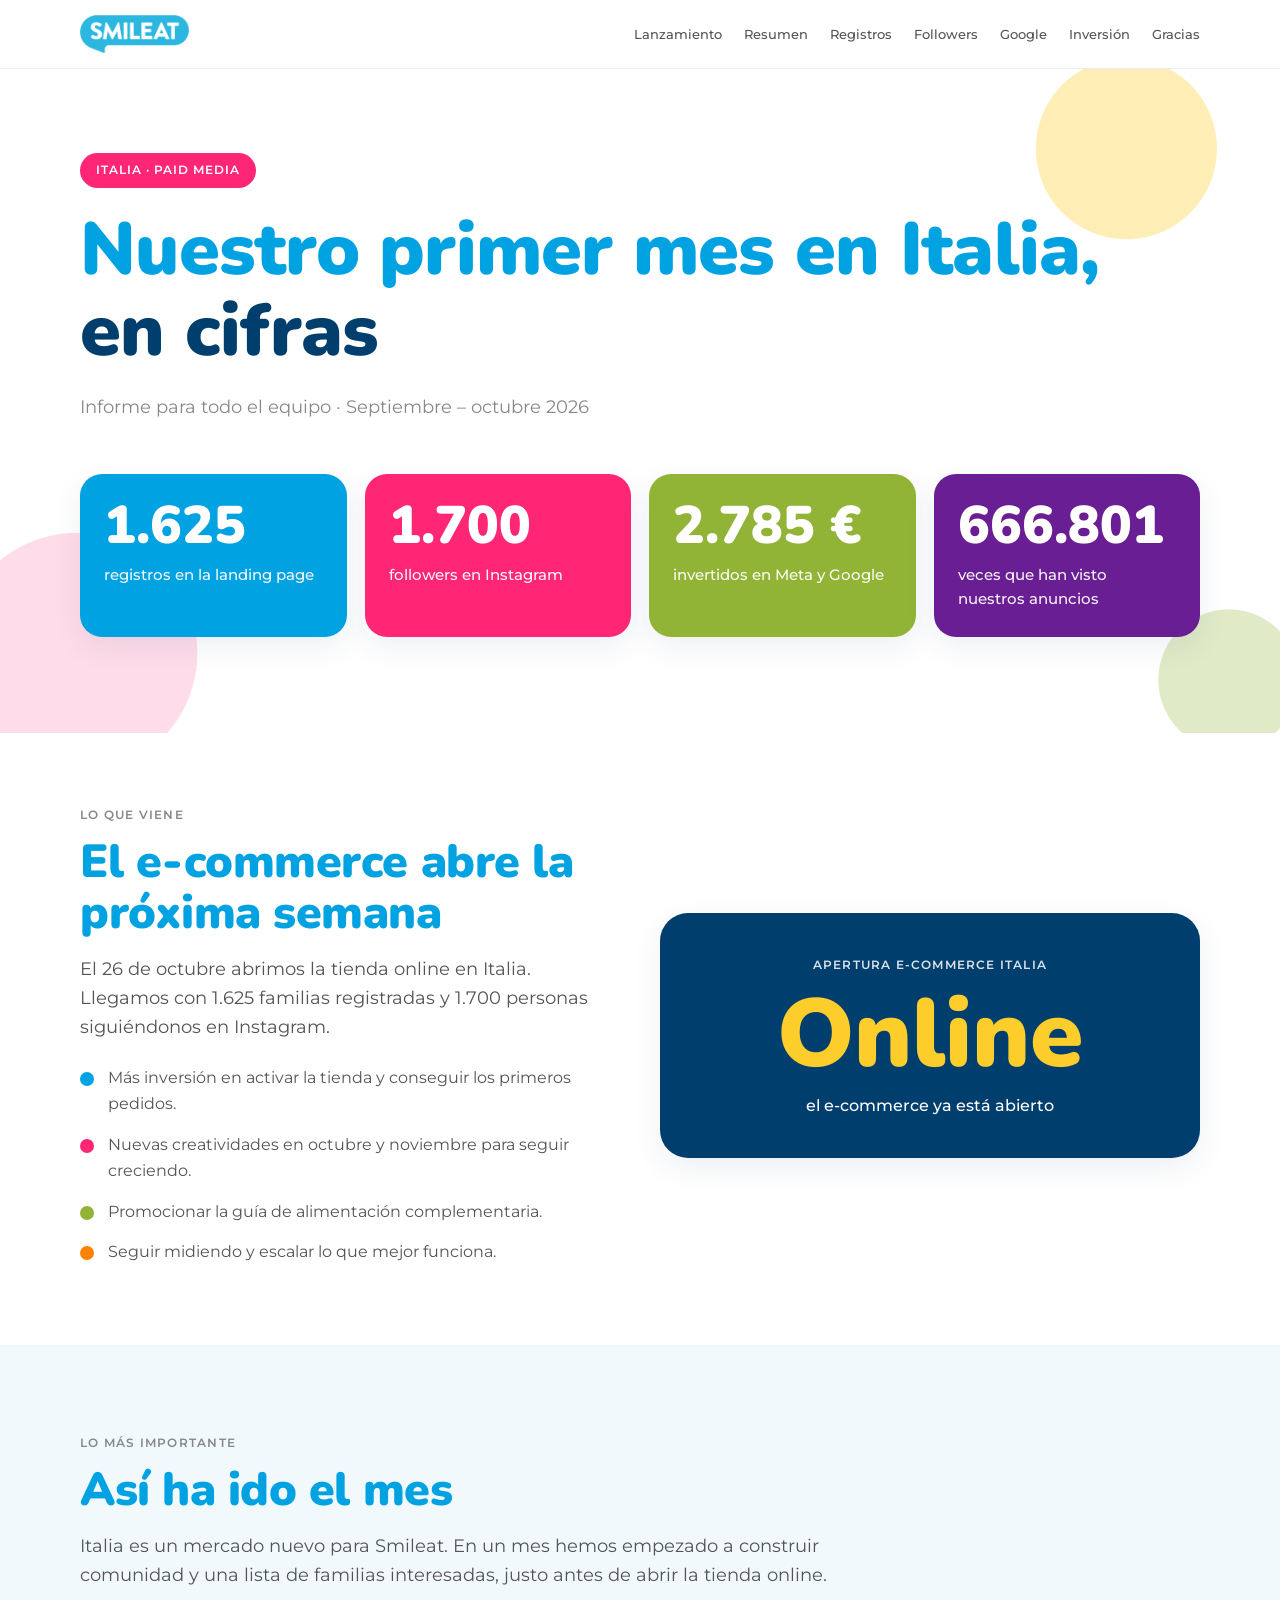
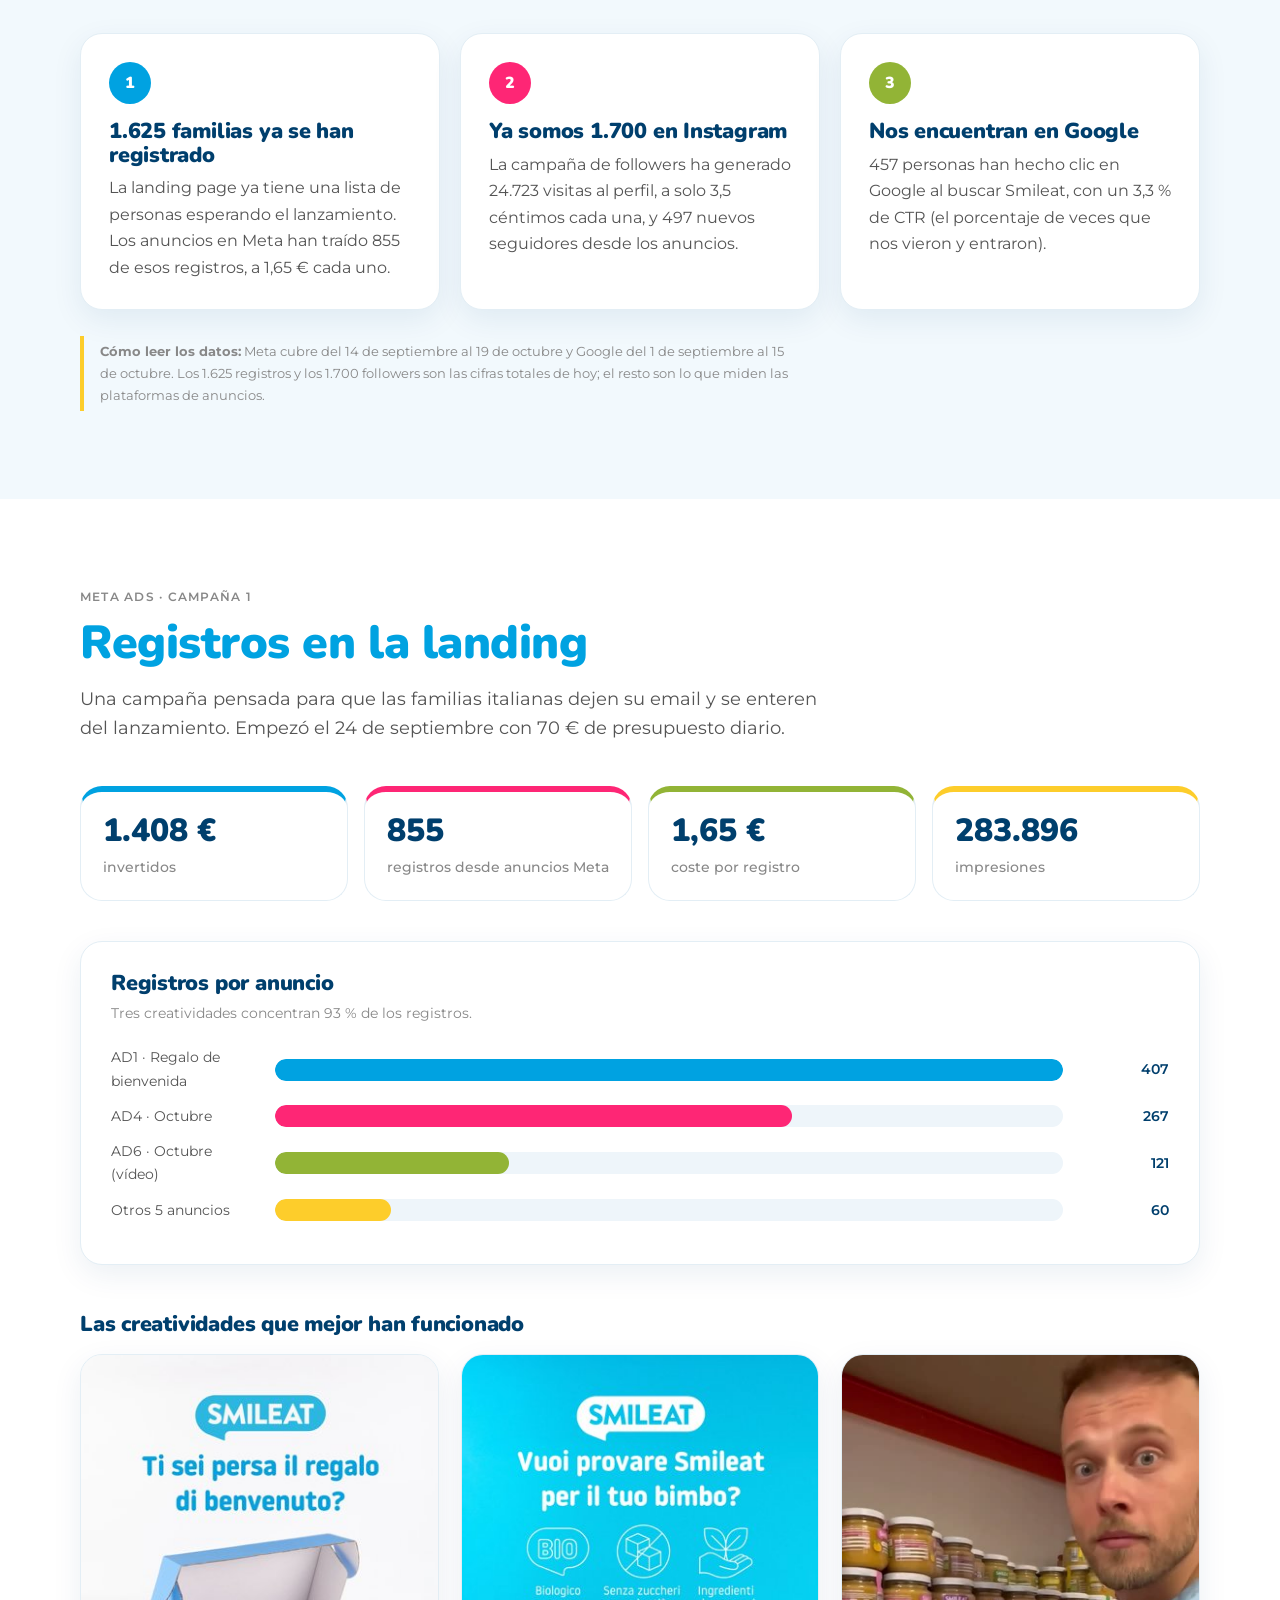
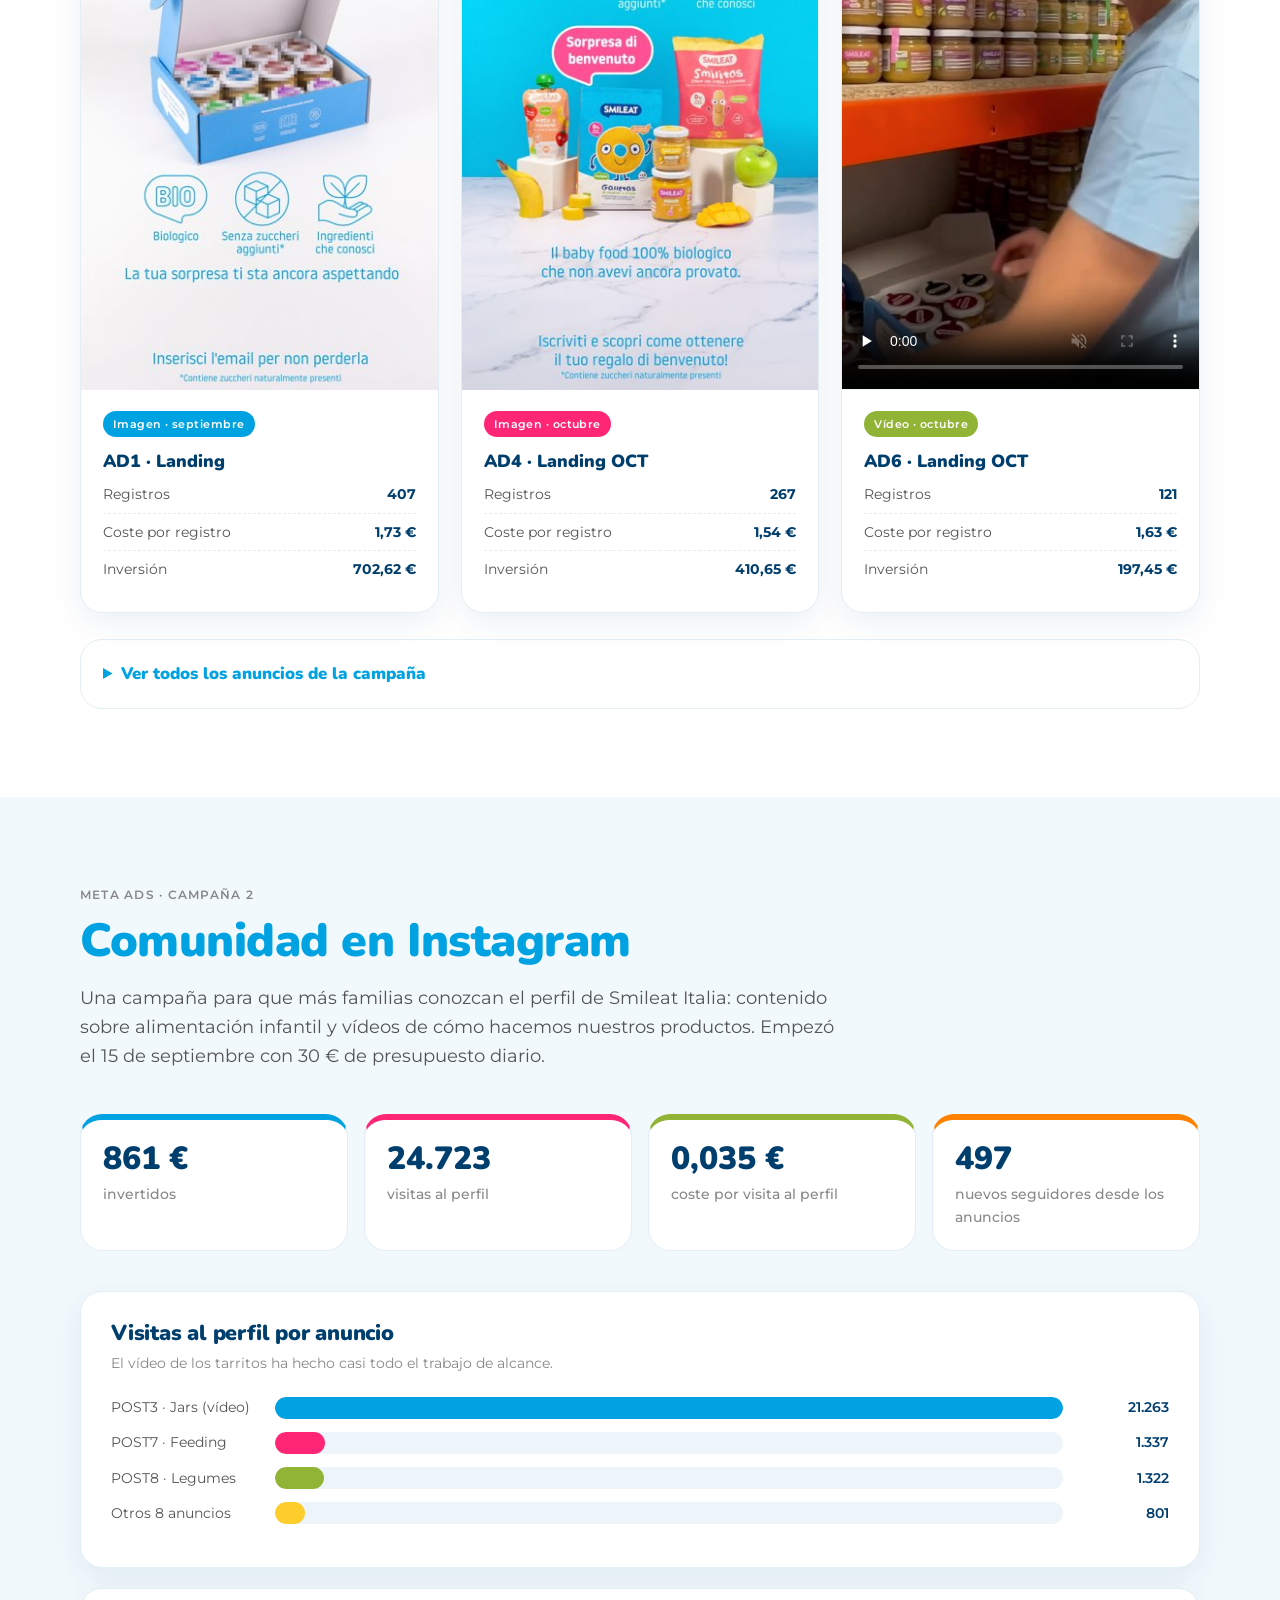
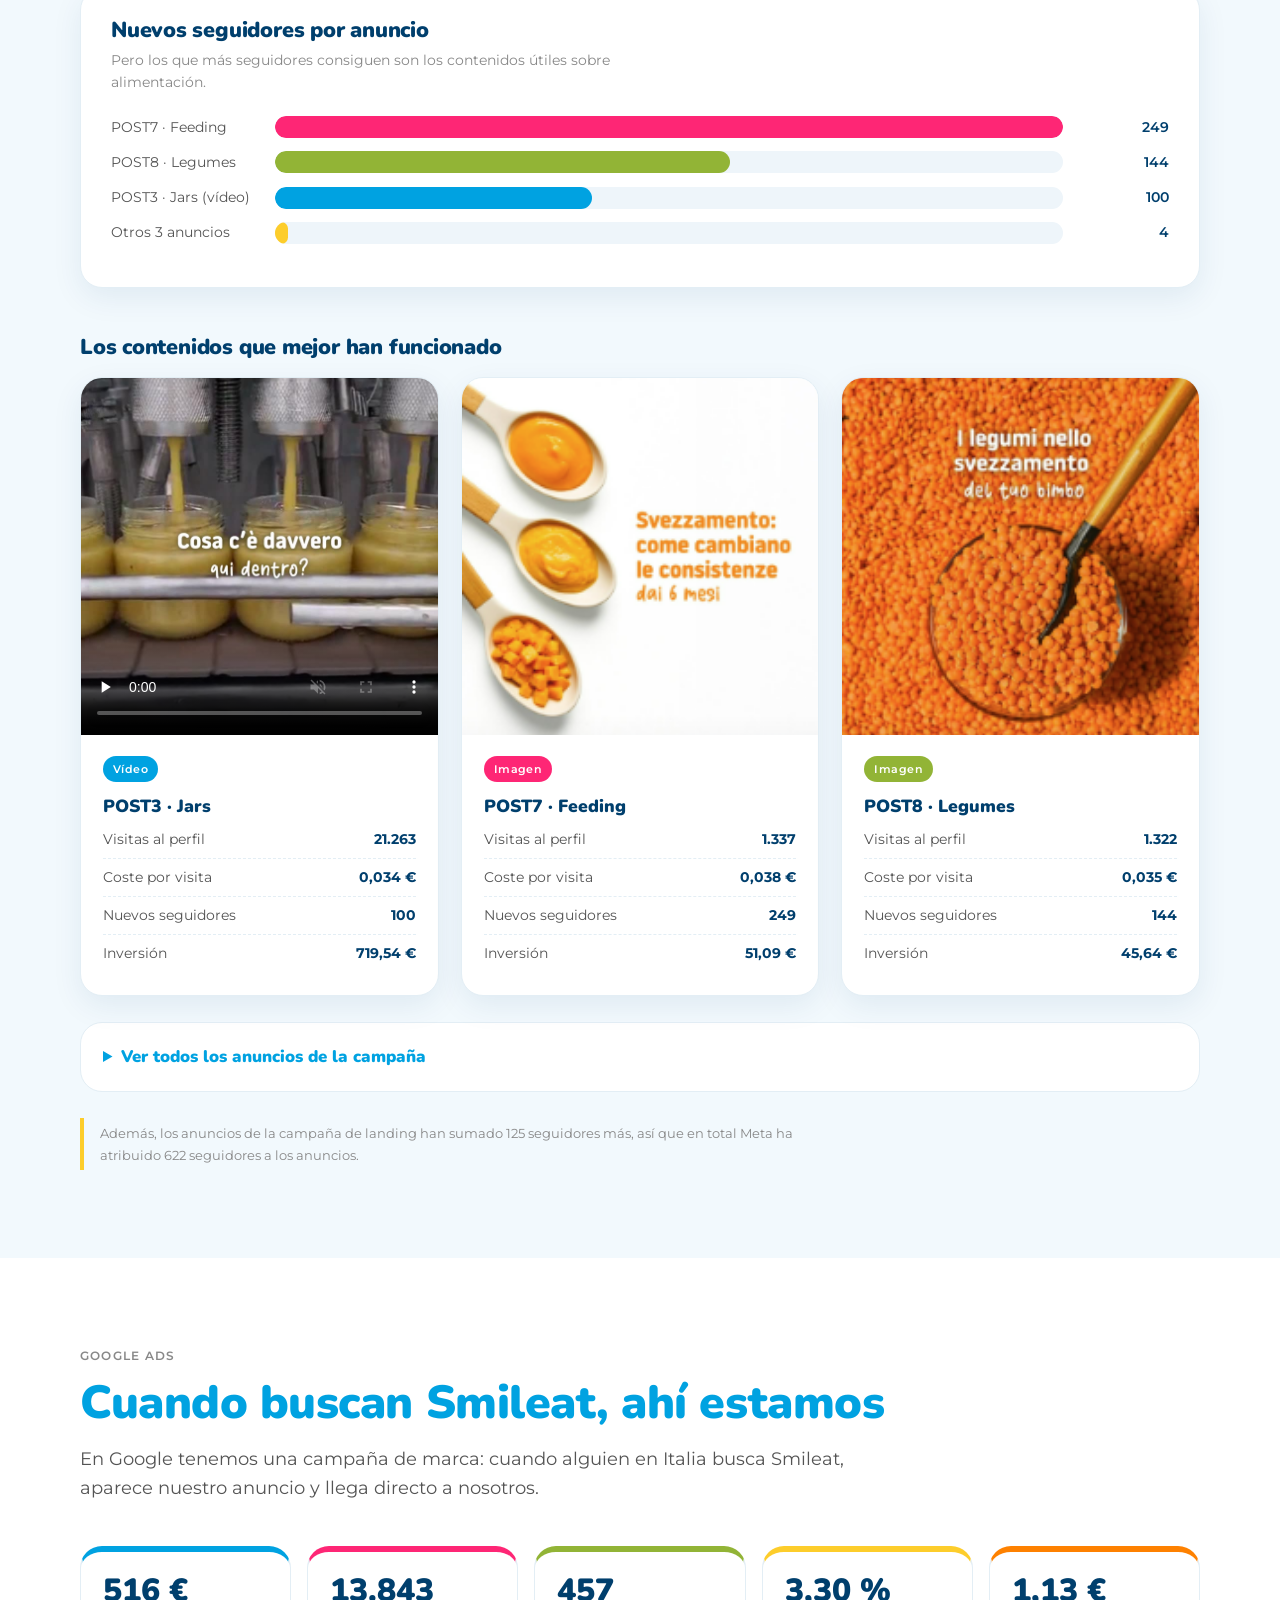
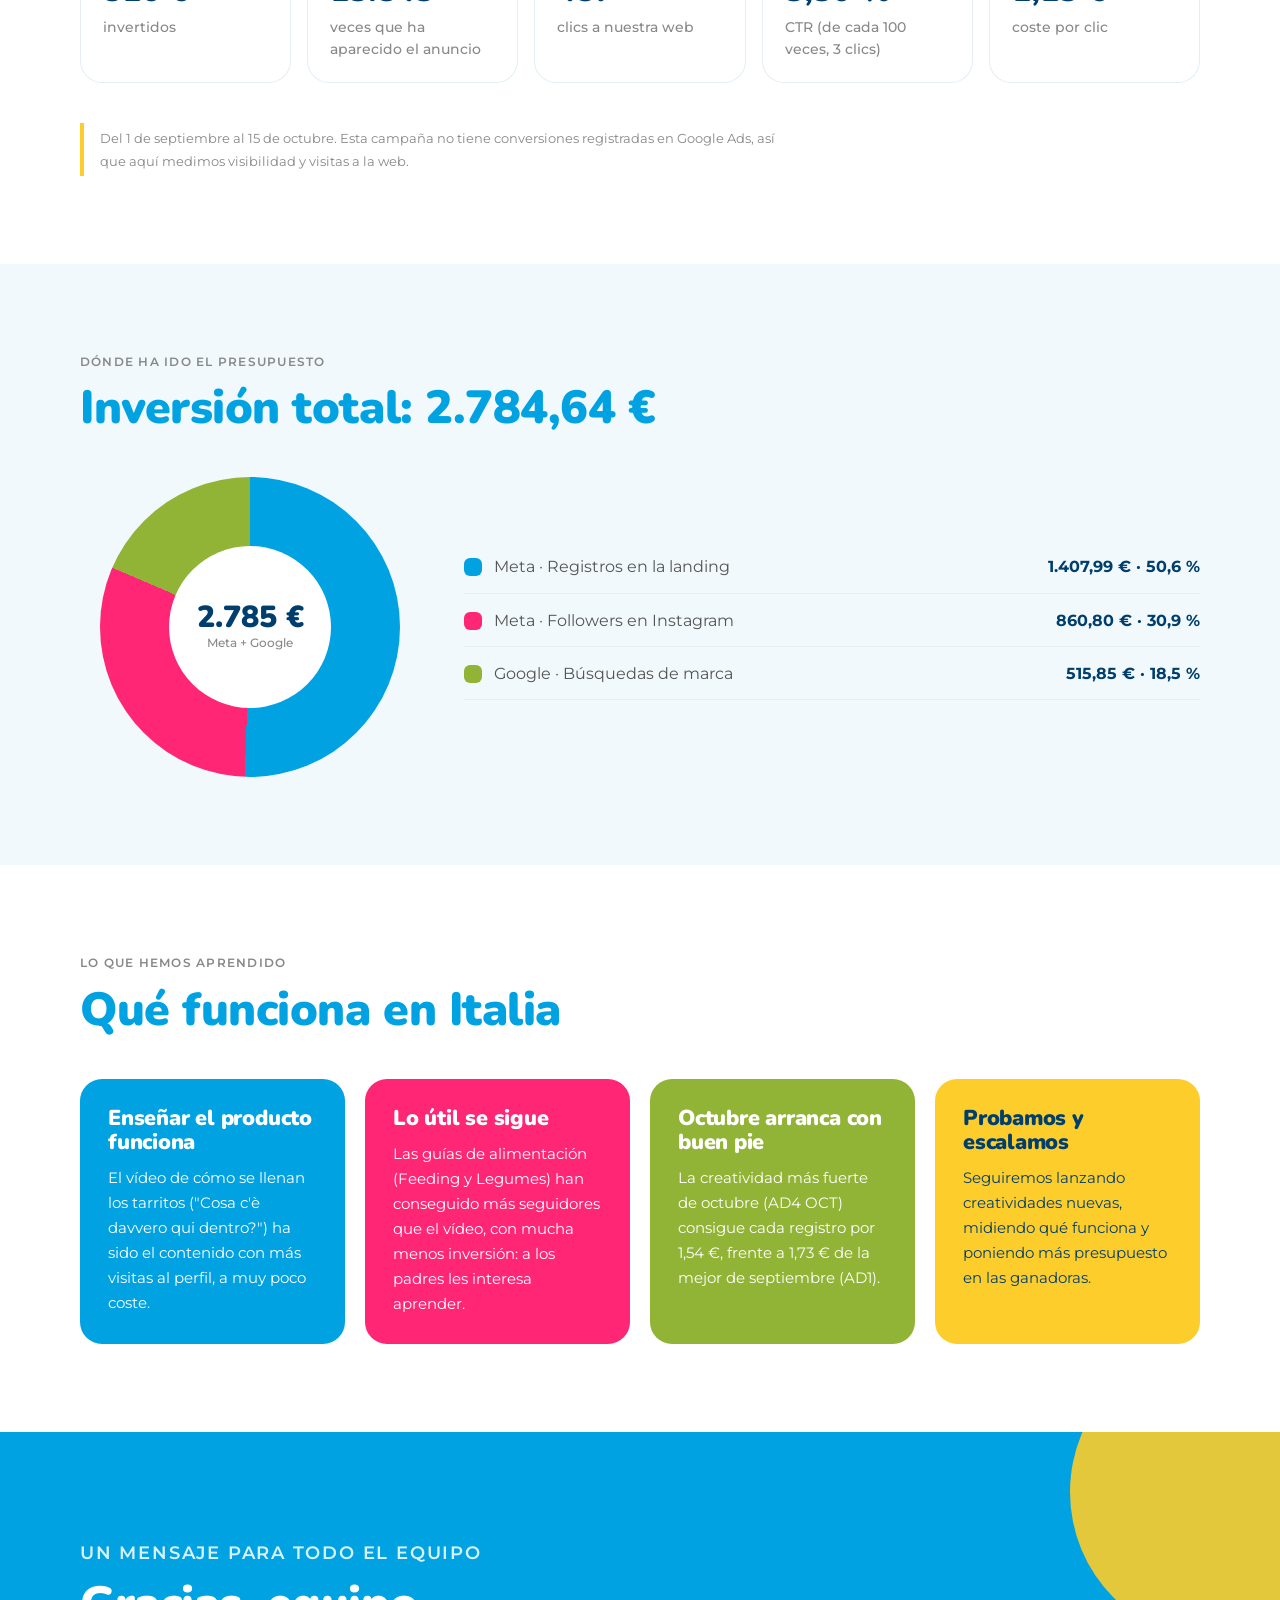
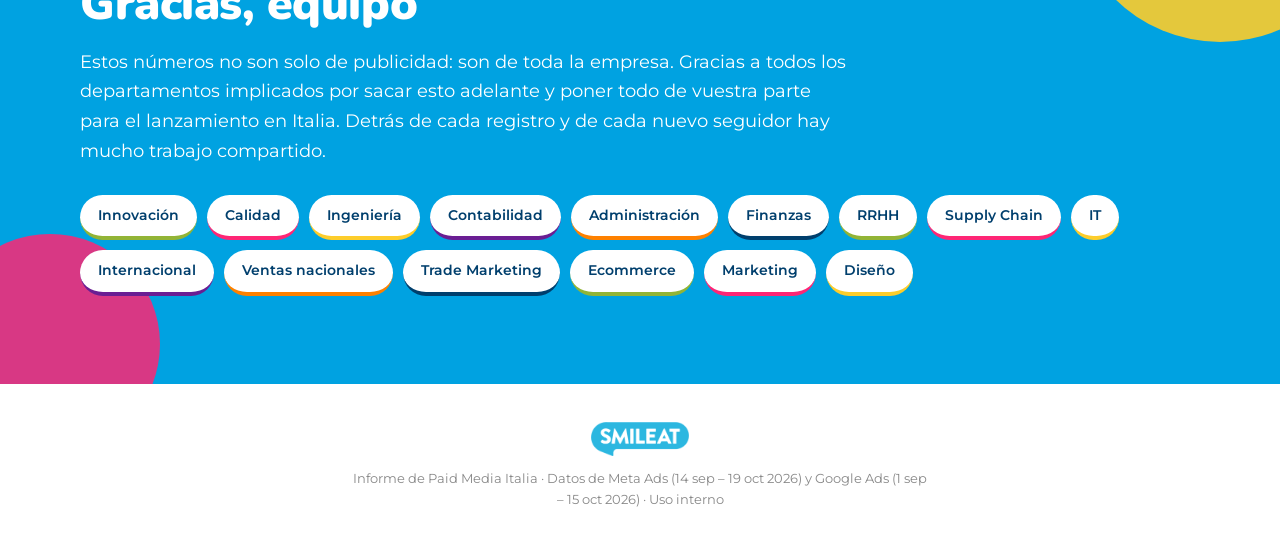
==== commit 62c12df6: "Add files via upload" ====
--- a/index-es.html
+++ b/index-es.html
@@ -18,13 +18,13 @@
   <div class="wrap">
     <a href="#inicio"><img src="assets/img/logo-smileat.png" alt="Smileat"></a>
     <ul>
+      <li><a href="#lanzamiento">Lanzamiento</a></li>
       <li><a href="#resumen">Resumen</a></li>
       <li><a href="#landing">Registros</a></li>
       <li><a href="#followers">Followers</a></li>
       <li><a href="#google">Google</a></li>
       <li><a href="#inversion">Inversión</a></li>
       <li><a href="#gracias">Gracias</a></li>
-      <li><a href="#lanzamiento">Lanzamiento</a></li>
     </ul>
   </div>
 </header>
@@ -44,6 +44,28 @@
   </div>
 </section>
 
+<!-- ===== LANZAMIENTO ===== -->
+<section id="lanzamiento">
+  <div class="wrap lanzamiento">
+    <div>
+      <p class="kicker">Lo que viene</p>
+      <h2>El e-commerce abre la próxima semana</h2>
+      <p class="lead">El 26 de octubre abrimos la tienda online en Italia. Llegamos con 1.625 familias registradas y 1.700 personas siguiéndonos en Instagram.</p>
+      <ul class="pasos">
+        <li><i class="c-azul"></i><span>Más inversión en activar la tienda y conseguir los primeros pedidos.</span></li>
+        <li><i class="c-rosa"></i><span>Nuevas creatividades en octubre y noviembre para seguir creciendo.</span></li>
+        <li><i class="c-verde"></i><span>Promocionar la guía de alimentación complementaria.</span></li>
+        <li><i class="c-naranja"></i><span>Seguir midiendo y escalar lo que mejor funciona.</span></li>
+      </ul>
+    </div>
+    <div class="cuenta" id="cuenta">
+      <small>Apertura e-commerce Italia</small>
+      <b id="dias">–</b>
+      <span id="texto-dias">26 de octubre de 2026</span>
+    </div>
+  </div>
+</section>
+
 <!-- ===== RESUMEN ===== -->
 <section id="resumen" class="alt">
   <div class="wrap">
@@ -101,7 +123,7 @@
     <h3 style="margin:48px 0 18px;color:var(--azul-oscuro)">Las creatividades que mejor han funcionado</h3>
     <div class="creas">
       <article class="crea">
-        <div class="media"><img src="assets/creatividades/ad1-landing.jpg" alt="Anuncio AD1 Landing"></div>
+        <div class="media v916"><img src="assets/creatividades/ad1-landing-story.jpg" alt="Anuncio AD1 Landing"></div>
         <div class="info">
           <span class="pastilla c-azul">Imagen · septiembre</span>
           <p class="nombre">AD1 · Landing</p>
@@ -111,7 +133,7 @@
         </div>
       </article>
       <article class="crea">
-        <div class="media"><img src="assets/creatividades/ad4-landing-oct.jpg" alt="Anuncio AD4 Landing octubre"></div>
+        <div class="media v916"><img src="assets/creatividades/ad4-landing-oct-story.jpg" alt="Anuncio AD4 Landing octubre"></div>
         <div class="info">
           <span class="pastilla c-rosa">Imagen · octubre</span>
           <p class="nombre">AD4 · Landing OCT</p>
@@ -121,7 +143,7 @@
         </div>
       </article>
       <article class="crea">
-        <div class="media"><video controls muted playsinline preload="none" poster="assets/creatividades/ad6-landing-oct-poster.jpg"><source src="assets/creatividades/ad6-landing-oct.mp4" type="video/mp4"></video></div>
+        <div class="media v916"><video controls muted playsinline preload="none" poster="assets/creatividades/ad6-landing-oct-poster.jpg"><source src="assets/creatividades/ad6-landing-oct.mp4" type="video/mp4"></video></div>
         <div class="info">
           <span class="pastilla c-verde">Vídeo · octubre</span>
           <p class="nombre">AD6 · Landing OCT</p>
@@ -192,7 +214,7 @@
     <h3 style="margin:48px 0 18px;color:var(--azul-oscuro)">Los contenidos que mejor han funcionado</h3>
     <div class="creas">
       <article class="crea">
-        <div class="media"><video controls muted playsinline preload="none" poster="assets/creatividades/post3-jars-poster.jpg"><source src="assets/creatividades/post3-jars.mp4" type="video/mp4"></video></div>
+        <div class="media sq"><video controls muted playsinline preload="none" poster="assets/creatividades/post3-jars-poster.jpg"><source src="assets/creatividades/post3-jars.mp4" type="video/mp4"></video></div>
         <div class="info">
           <span class="pastilla c-azul">Vídeo</span>
           <p class="nombre">POST3 · Jars</p>
@@ -203,7 +225,7 @@
         </div>
       </article>
       <article class="crea">
-        <div class="media chico"><img src="assets/creatividades/post7-feeding.png" alt="Post 7 Feeding: Svezzamento, come cambiano le consistenze" width="199" height="200"></div>
+        <div class="media sq"><img src="assets/creatividades/post7-feeding.png" alt="Post 7 Feeding: Svezzamento, come cambiano le consistenze" width="199" height="200"></div>
         <div class="info">
           <span class="pastilla c-rosa">Imagen</span>
           <p class="nombre">POST7 · Feeding</p>
@@ -214,7 +236,7 @@
         </div>
       </article>
       <article class="crea">
-        <div class="media chico"><img src="assets/creatividades/post8-legumes.png" alt="Post 8 Legumes: I legumi nello svezzamento del tuo bimbo" width="198" height="200"></div>
+        <div class="media sq"><img src="assets/creatividades/post8-legumes.png" alt="Post 8 Legumes: I legumi nello svezzamento del tuo bimbo" width="198" height="200"></div>
         <div class="info">
           <span class="pastilla c-verde">Imagen</span>
           <p class="nombre">POST8 · Legumes</p>
@@ -315,40 +337,26 @@
     <p>Estos números no son solo de publicidad: son de toda la empresa. Gracias a todos los departamentos implicados por sacar esto adelante y poner todo de vuestra parte para el lanzamiento en Italia. Detrás de cada registro y de cada nuevo seguidor hay mucho trabajo compartido.</p>
     <!-- Editar: lista de departamentos que han participado -->
     <div class="chips">
+      <span class="chip">Innovación</span>
+      <span class="chip">Calidad</span>
+      <span class="chip">Ingeniería</span>
+      <span class="chip">Contabilidad</span>
+      <span class="chip">Administración</span>
+      <span class="chip">Finanzas</span>
+      <span class="chip">RRHH</span>
+      <span class="chip">Supply Chain</span>
+      <span class="chip">IT</span>
+      <span class="chip">Internacional</span>
+      <span class="chip">Ventas nacionales</span>
+      <span class="chip">Trade Marketing</span>
+      <span class="chip">Ecommerce</span>
       <span class="chip">Marketing</span>
-      <span class="chip">Diseño y creatividad</span>
-      <span class="chip">Producto</span>
-      <span class="chip">E-commerce y tecnología</span>
-      <span class="chip">Logística</span>
-      <span class="chip">Atención al cliente</span>
-      <span class="chip">Calidad</span>
-      <span class="chip">Administración</span>
-      <span class="chip">Dirección</span>
-    </div>
-  </div>
-</section>
-
-<!-- ===== LANZAMIENTO ===== -->
-<section id="lanzamiento">
-  <div class="wrap lanzamiento">
-    <div>
-      <p class="kicker">Lo que viene</p>
-      <h2>El e-commerce abre la próxima semana</h2>
-      <p class="lead">El 23 de octubre abrimos la tienda online en Italia. Llegamos con 1.625 familias registradas y 1.700 personas siguiéndonos en Instagram.</p>
-      <ul class="pasos">
-        <li><i class="c-azul"></i><span>Más inversión en activar la tienda y conseguir los primeros pedidos.</span></li>
-        <li><i class="c-rosa"></i><span>Nuevas creatividades en octubre y noviembre para seguir creciendo.</span></li>
-        <li><i class="c-verde"></i><span>Promocionar la guía de alimentación complementaria.</span></li>
-        <li><i class="c-naranja"></i><span>Seguir midiendo y escalar lo que mejor funciona.</span></li>
-      </ul>
-    </div>
-    <div class="cuenta" id="cuenta">
-      <small>Apertura e-commerce Italia</small>
-      <b id="dias">–</b>
-      <span id="texto-dias">23 de octubre de 2026</span>
-    </div>
-  </div>
-</section>
+      <span class="chip">Diseño</span>
+    </div>
+  </div>
+</section>
+
+
 
 <footer>
   <img src="assets/img/logo-smileat.png" alt="Smileat">
@@ -367,10 +375,10 @@
 (function(){
   var d=document.getElementById('dias'),t=document.getElementById('texto-dias');
   var hoy=new Date();hoy.setHours(0,0,0,0);
-  var dia=new Date(2026,9,23);
+  var dia=new Date(2026,9,26);
   var n=Math.round((dia-hoy)/86400000);
-  if(n>1){d.textContent=n;t.textContent='días para el 23 de octubre'}
-  else if(n===1){d.textContent='1';t.textContent='día para el 23 de octubre'}
+  if(n>1){d.textContent=n;t.textContent='días para el 26 de octubre'}
+  else if(n===1){d.textContent='1';t.textContent='día para el 26 de octubre'}
   else if(n===0){d.textContent='Hoy';t.textContent='abrimos el e-commerce'}
   else{d.textContent='Online';t.textContent='el e-commerce ya está abierto'}
 })();
--- a/css/styles.css
+++ b/css/styles.css
@@ -169,3 +169,12 @@
 @media(max-width:620px){section{padding:64px 0}}
 @media(prefers-reduced-motion:reduce){*{transition:none!important;scroll-behavior:auto!important}}
 @media print{.nav{display:none}section{padding:36px 0;break-inside:avoid}}
+
+/* Marcos de media uniformes */
+.crea .media.v916{aspect-ratio:9/16;min-height:0}
+.crea .media.sq{aspect-ratio:1/1;min-height:0}
+.crea .media.v916 img,.crea .media.v916 video,.crea .media.sq img,.crea .media.sq video{width:100%;height:100%;object-fit:cover;margin:0;max-width:none;border-radius:0}
+.crea .media.sq video{background:#000}
+#lanzamiento{padding:72px 0 80px}
+.crea .media.v916,.crea .media.sq{position:relative;overflow:hidden;display:block}
+.crea .media.v916 img,.crea .media.v916 video,.crea .media.sq img,.crea .media.sq video{position:absolute;inset:0}
